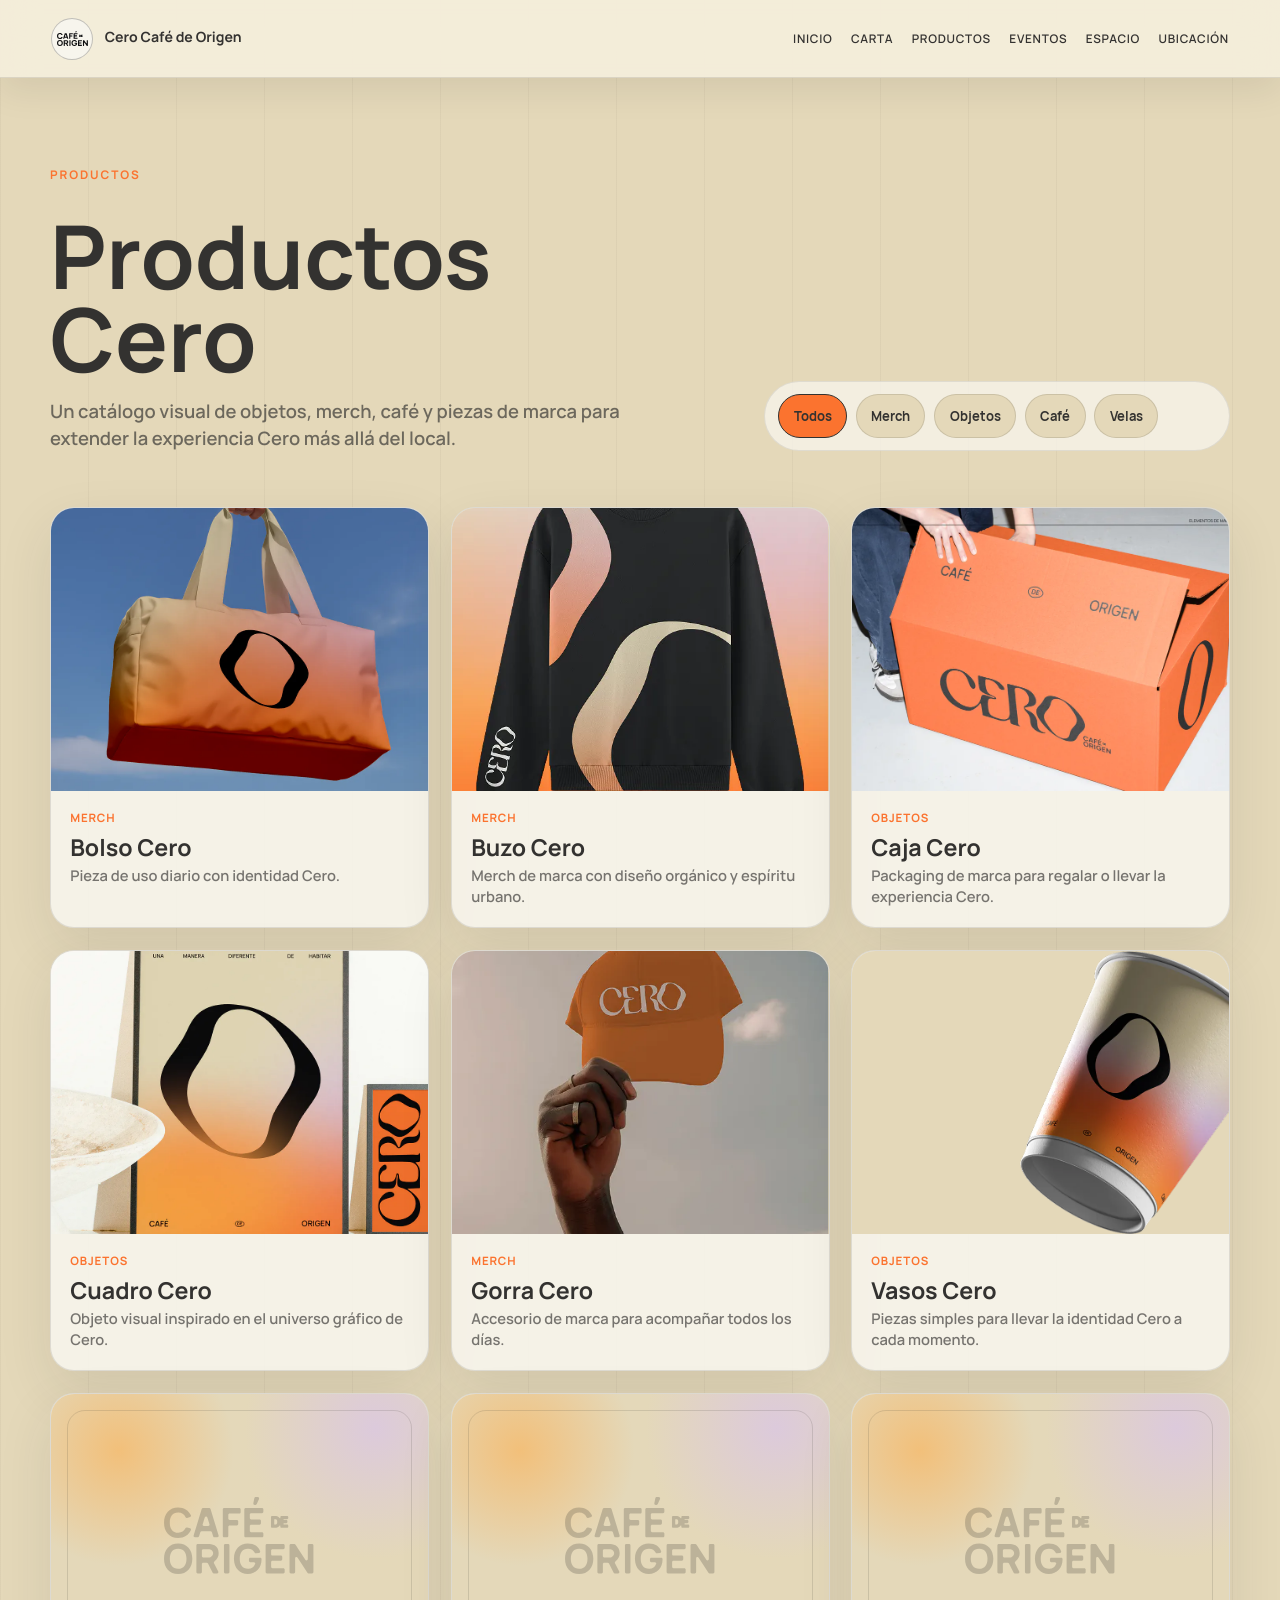
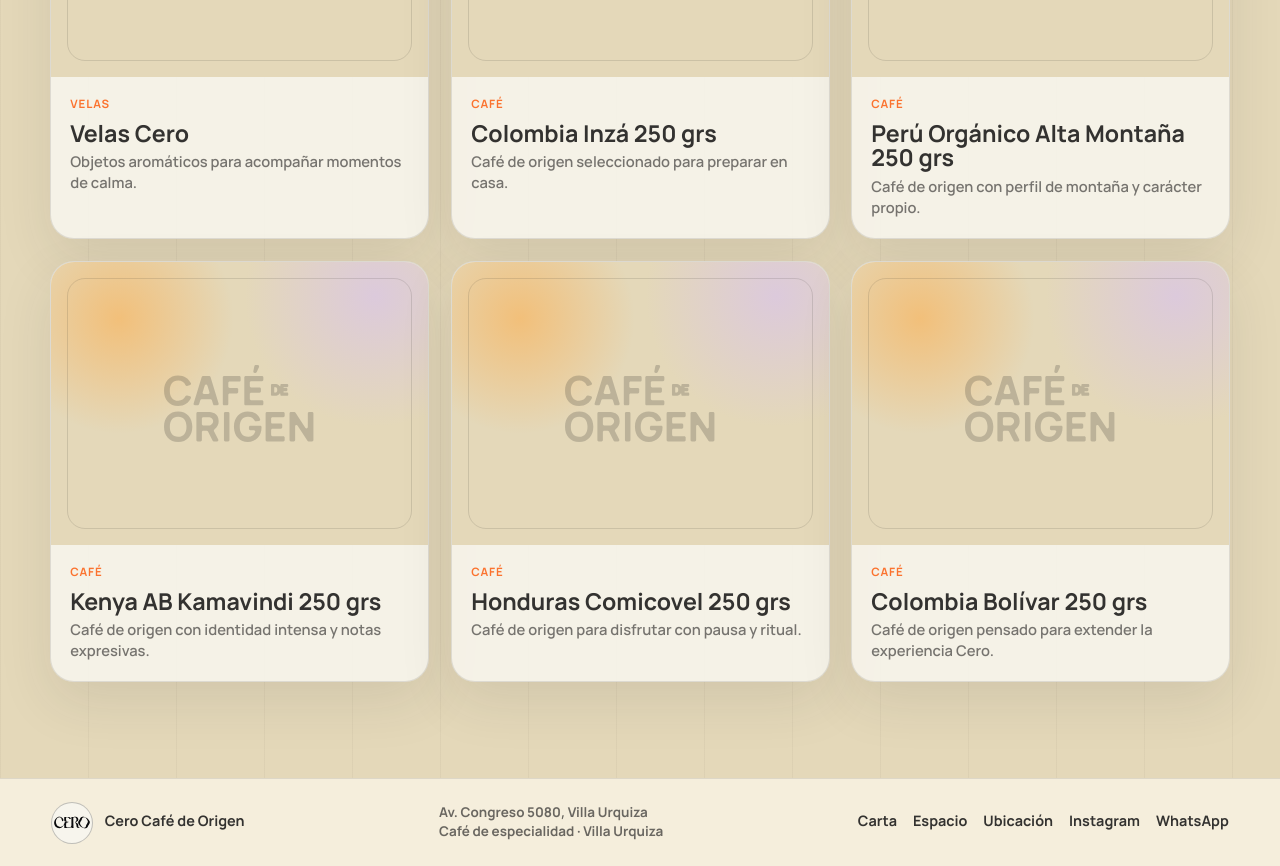
==== productos.html @ 383e38cf "Versión inicial optimizada de Cero Café" ====
<!doctype html>
<html lang="es">
  <head>
    <meta charset="utf-8">
    <meta name="viewport" content="width=device-width, initial-scale=1">
    <meta name="description" content="Catálogo visual de Productos Cero: merch, objetos, café y piezas de marca.">
    <title>Productos Cero | Cero Café de Origen</title>
    <link rel="icon" href="assets/logos/Cero Logotipo negro.svg" type="image/svg+xml">
    <link rel="preload" href="assets/fonts/Hauora-Bold.woff2" as="font" type="font/woff2" crossorigin>
    <link rel="preload" href="assets/fonts/Hauora-SemiBold.woff2" as="font" type="font/woff2" crossorigin>
    <link rel="preload" href="assets/fonts/Hauora-Medium.woff2" as="font" type="font/woff2" crossorigin>
    <link rel="stylesheet" href="css/styles.css">
  </head>
  <body>
    <header class="site-header products-page-header is-scrolled" data-header>
      <a class="brand" href="index.html#inicio" aria-label="Ir al inicio">
        <span class="header-logo-circle"><img src="assets/logos/Sublogo vertical_negro.svg" alt="" data-fallback-image></span>
        <span class="brand-text">Cero Café de Origen</span>
      </a>

      <button class="nav-toggle" type="button" aria-label="Abrir navegación" aria-expanded="false" aria-controls="site-nav" data-nav-toggle>
        <span></span>
        <span></span>
      </button>

      <nav class="site-nav" id="site-nav" aria-label="Navegación principal" data-nav>
        <a href="index.html#inicio">Inicio</a>
        <a href="index.html#menu">Carta</a>
        <a href="index.html#productos">Productos</a>
        <a href="index.html#eventos">Eventos</a>
        <a href="index.html#espacio">Espacio</a>
        <a href="index.html#ubicacion">Ubicación</a>
      </nav>
    </header>

    <main>
      <section class="products-catalog-hero" aria-labelledby="catalog-title">
        <div class="products-catalog-intro">
          <p class="eyebrow">PRODUCTOS</p>
          <h1 id="catalog-title">Productos Cero</h1>
          <p>Un catálogo visual de objetos, merch, café y piezas de marca para extender la experiencia Cero más allá del local.</p>
        </div>

        <div class="products-filter-bar" aria-label="Filtrar productos">
          <button class="products-filter is-active" type="button" data-product-filter="all">Todos</button>
          <button class="products-filter" type="button" data-product-filter="merch">Merch</button>
          <button class="products-filter" type="button" data-product-filter="objetos">Objetos</button>
          <button class="products-filter" type="button" data-product-filter="cafe">Café</button>
          <button class="products-filter" type="button" data-product-filter="velas">Velas</button>
        </div>
      </section>

      <section class="products-catalog-grid" aria-label="Catálogo de Productos Cero">
        <article class="cero-product-card catalog-product-card" data-product-category="merch">
          <figure class="cero-product-media">
            <img src="assets/imagenes/productos/bolso.webp" alt="Bolso Cero" loading="lazy">
          </figure>
          <div class="cero-product-content">
            <p class="cero-product-category">Merch</p>
            <h2>Bolso Cero</h2>
            <p>Pieza de uso diario con identidad Cero.</p>
          </div>
        </article>

        <article class="cero-product-card catalog-product-card" data-product-category="merch">
          <figure class="cero-product-media">
            <img src="assets/imagenes/productos/buzo-cero.webp" alt="Buzo Cero" loading="lazy">
          </figure>
          <div class="cero-product-content">
            <p class="cero-product-category">Merch</p>
            <h2>Buzo Cero</h2>
            <p>Merch de marca con diseño orgánico y espíritu urbano.</p>
          </div>
        </article>

        <article class="cero-product-card catalog-product-card" data-product-category="objetos">
          <figure class="cero-product-media">
            <img src="assets/imagenes/productos/caja-cero.webp" alt="Caja Cero" loading="lazy">
          </figure>
          <div class="cero-product-content">
            <p class="cero-product-category">Objetos</p>
            <h2>Caja Cero</h2>
            <p>Packaging de marca para regalar o llevar la experiencia Cero.</p>
          </div>
        </article>

        <article class="cero-product-card catalog-product-card" data-product-category="objetos">
          <figure class="cero-product-media">
            <img src="assets/imagenes/productos/Cuadro-cero.webp" alt="Cuadro Cero" loading="lazy">
          </figure>
          <div class="cero-product-content">
            <p class="cero-product-category">Objetos</p>
            <h2>Cuadro Cero</h2>
            <p>Objeto visual inspirado en el universo gráfico de Cero.</p>
          </div>
        </article>

        <article class="cero-product-card catalog-product-card" data-product-category="merch">
          <figure class="cero-product-media">
            <img src="assets/imagenes/productos/gorra.webp" alt="Gorra Cero" loading="lazy">
          </figure>
          <div class="cero-product-content">
            <p class="cero-product-category">Merch</p>
            <h2>Gorra Cero</h2>
            <p>Accesorio de marca para acompañar todos los días.</p>
          </div>
        </article>

        <article class="cero-product-card catalog-product-card" data-product-category="objetos">
          <figure class="cero-product-media">
            <img src="assets/imagenes/productos/Vasos.webp" alt="Vasos Cero" loading="lazy">
          </figure>
          <div class="cero-product-content">
            <p class="cero-product-category">Objetos</p>
            <h2>Vasos Cero</h2>
            <p>Piezas simples para llevar la identidad Cero a cada momento.</p>
          </div>
        </article>

        <article class="cero-product-card catalog-product-card" data-product-category="velas">
          <div class="cero-product-placeholder" aria-hidden="true">
            <img src="assets/logos/Sublogo vertical_negro.svg" alt="">
          </div>
          <div class="cero-product-content">
            <p class="cero-product-category">Velas</p>
            <h2>Velas Cero</h2>
            <p>Objetos aromáticos para acompañar momentos de calma.</p>
          </div>
        </article>

        <article class="cero-product-card catalog-product-card" data-product-category="cafe">
          <div class="cero-product-placeholder" aria-hidden="true">
            <img src="assets/logos/Sublogo vertical_negro.svg" alt="">
          </div>
          <div class="cero-product-content">
            <p class="cero-product-category">Café</p>
            <h2>Colombia Inzá 250 grs</h2>
            <p>Café de origen seleccionado para preparar en casa.</p>
          </div>
        </article>

        <article class="cero-product-card catalog-product-card" data-product-category="cafe">
          <div class="cero-product-placeholder" aria-hidden="true">
            <img src="assets/logos/Sublogo vertical_negro.svg" alt="">
          </div>
          <div class="cero-product-content">
            <p class="cero-product-category">Café</p>
            <h2>Perú Orgánico Alta Montaña 250 grs</h2>
            <p>Café de origen con perfil de montaña y carácter propio.</p>
          </div>
        </article>

        <article class="cero-product-card catalog-product-card" data-product-category="cafe">
          <div class="cero-product-placeholder" aria-hidden="true">
            <img src="assets/logos/Sublogo vertical_negro.svg" alt="">
          </div>
          <div class="cero-product-content">
            <p class="cero-product-category">Café</p>
            <h2>Kenya AB Kamavindi 250 grs</h2>
            <p>Café de origen con identidad intensa y notas expresivas.</p>
          </div>
        </article>

        <article class="cero-product-card catalog-product-card" data-product-category="cafe">
          <div class="cero-product-placeholder" aria-hidden="true">
            <img src="assets/logos/Sublogo vertical_negro.svg" alt="">
          </div>
          <div class="cero-product-content">
            <p class="cero-product-category">Café</p>
            <h2>Honduras Comicovel 250 grs</h2>
            <p>Café de origen para disfrutar con pausa y ritual.</p>
          </div>
        </article>

        <article class="cero-product-card catalog-product-card" data-product-category="cafe">
          <div class="cero-product-placeholder" aria-hidden="true">
            <img src="assets/logos/Sublogo vertical_negro.svg" alt="">
          </div>
          <div class="cero-product-content">
            <p class="cero-product-category">Café</p>
            <h2>Colombia Bolívar 250 grs</h2>
            <p>Café de origen pensado para extender la experiencia Cero.</p>
          </div>
        </article>
      </section>
    </main>

    <footer class="site-footer">
      <a class="footer-brand" href="index.html#inicio">
        <span class="brand-mark brand-logo"><img src="assets/logos/Cero Logotipo negro.svg" alt="" data-fallback-image></span>
        <span>Cero Café de Origen</span>
      </a>
      <div class="footer-details">
        <p>Av. Congreso 5080, Villa Urquiza</p>
        <p>Café de especialidad · Villa Urquiza</p>
      </div>
      <nav aria-label="Navegación secundaria">
        <a href="index.html#menu">Carta</a>
        <a href="index.html#espacio">Espacio</a>
        <a href="index.html#ubicacion">Ubicación</a>
        <a href="https://www.instagram.com/cerocafedeorigen/" target="_blank" rel="noopener noreferrer">Instagram</a>
        <a href="https://wa.me/5491158173351" target="_blank" rel="noopener noreferrer" data-whatsapp-link>WhatsApp</a>
      </nav>
    </footer>

    <script src="data/contenido.js" defer></script>
    <script src="js/main.js" defer></script>
  </body>
</html>
---- css/styles.css ----
@font-face {
  font-family: "Hauora";
  src: url("../assets/fonts/Hauora-Regular.woff2") format("woff2");
  font-weight: 400;
  font-style: normal;
  font-display: swap;
}

@font-face {
  font-family: "Hauora";
  src: url("../assets/fonts/Hauora-Medium.woff2") format("woff2");
  font-weight: 500;
  font-style: normal;
  font-display: swap;
}

@font-face {
  font-family: "Hauora";
  src: url("../assets/fonts/Hauora-SemiBold.woff2") format("woff2");
  font-weight: 600;
  font-style: normal;
  font-display: swap;
}

@font-face {
  font-family: "Hauora";
  src: url("../assets/fonts/Hauora-Bold.woff2") format("woff2");
  font-weight: 700;
  font-style: normal;
  font-display: swap;
}

:root {
  --color-concreto: #E4D8B9;
  --color-naranja-fuerte: #FB732F;
  --color-naranja-suave: #FFA940;
  --color-lila-atardecer: #D7C1F1;
  --color-negro-cero: #333230;
  --color-blanco-cero: #F7F5ED;
  --color-crema: var(--color-concreto);
  --color-naranja: var(--color-naranja-fuerte);
  --color-lila: var(--color-lila-atardecer);
  --color-negro: var(--color-negro-cero);
  --color-cafe-oscuro: #3A1718;
  --color-paper: #F5EEDC;
  --color-paper-soft: #EEE3C8;
  --color-white-warm: var(--color-blanco-cero);
  --shadow-soft: 0 24px 80px rgba(17, 17, 17, 0.14);
  --shadow-card: 0 18px 42px rgba(17, 17, 17, 0.12);
  --page-padding: clamp(1rem, 4vw, 4.5rem);
  --content-width: 1180px;
  --radius-md: 18px;
  --radius-lg: 30px;
  --radius-xl: 42px;
  --header-height: 78px;
}

* {
  box-sizing: border-box;
}

html {
  scroll-behavior: smooth;
}

body {
  margin: 0;
  overflow-x: hidden;
  color: var(--color-negro);
  background:
    linear-gradient(90deg, rgba(17, 17, 17, 0.035) 1px, transparent 1px),
    var(--color-crema);
  background-size: 88px 88px;
  font-family: "Hauora", ui-sans-serif, system-ui, -apple-system, BlinkMacSystemFont, "Segoe UI", sans-serif;
  line-height: 1.55;
  text-rendering: geometricPrecision;
}

body.nav-open,
body.lightbox-open {
  overflow: hidden;
}

img {
  display: block;
  width: 100%;
  height: 100%;
  object-fit: cover;
}

a {
  color: inherit;
  text-decoration: none;
}

button,
a {
  -webkit-tap-highlight-color: transparent;
}

:focus-visible {
  outline: 3px solid var(--color-lila);
  outline-offset: 4px;
}

[hidden] {
  display: none !important;
}

.section-anchor {
  position: absolute;
  top: calc(var(--header-height) * -1);
  left: 0;
}

h1,
h2,
h3,
p,
figure {
  margin-top: 0;
}

p,
figure {
  margin-bottom: 0;
}

h1,
h2,
h3 {
  letter-spacing: 0;
}

.section-label {
  font-size: 0.78rem;
  text-transform: uppercase;
  letter-spacing: 0.04em;
  font-weight: 600;
}

.section-title {
  font-size: clamp(2.4rem, 6vw, 6rem);
  line-height: 0.95;
  text-transform: uppercase;
  font-weight: 400;
}

.section-description {
  font-size: clamp(1rem, 1.4vw, 1.2rem);
  line-height: 1.45;
  font-weight: 400;
}

.cero-container {
  width: min(100% - 2rem, 1200px);
  margin-inline: auto;
}

.bg-cero-dark {
  background: var(--color-negro-cero);
  color: var(--color-blanco-cero);
}

.bg-cero-concreto {
  background: var(--color-concreto);
  color: var(--color-negro-cero);
}

.bg-cero-light {
  background: var(--color-blanco-cero);
  color: var(--color-negro-cero);
}

.bg-cero-gradient {
  background:
    radial-gradient(circle at 15% 85%, rgba(255, 169, 64, 0.75) 0%, transparent 35%),
    radial-gradient(circle at 85% 25%, rgba(215, 193, 241, 0.7) 0%, transparent 32%),
    var(--color-concreto);
  color: var(--color-negro-cero);
}

.cero-eyebrow {
  font-size: 0.75rem;
  text-transform: uppercase;
  letter-spacing: 0.06em;
  font-weight: 600;
}

.cero-divider {
  width: 100%;
  height: 1px;
  background: currentColor;
  opacity: 0.18;
}

.site-header {
  position: fixed;
  z-index: 30;
  top: 0;
  left: 0;
  width: 100%;
  min-height: var(--header-height);
  display: flex;
  align-items: center;
  justify-content: space-between;
  gap: 1rem;
  padding: 0.9rem var(--page-padding);
  color: var(--color-white-warm);
  transition: background 220ms ease, color 220ms ease, border-color 220ms ease, box-shadow 220ms ease;
}

.site-header.is-scrolled,
.nav-open .site-header {
  color: var(--color-negro);
  background: rgba(245, 238, 220, 0.93);
  border-bottom: 1px solid rgba(17, 17, 17, 0.11);
  box-shadow: 0 12px 36px rgba(17, 17, 17, 0.08);
  backdrop-filter: blur(18px);
}

.brand,
.footer-brand {
  display: inline-flex;
  align-items: center;
  gap: 0.72rem;
  font-weight: 850;
}

.brand-mark {
  display: grid;
  place-items: center;
  width: 42px;
  height: 42px;
  color: var(--color-negro);
  background: var(--color-naranja);
  border: 1px solid rgba(17, 17, 17, 0.24);
  border-radius: 50%;
  font-weight: 900;
  line-height: 1;
}

.brand-logo {
  overflow: hidden;
  background: var(--color-white-warm);
}

.header-logo-circle {
  display: flex;
  align-items: center;
  justify-content: center;
  flex-shrink: 0;
  width: 42px;
  height: 42px;
  overflow: hidden;
  background: var(--color-blanco-cero);
  border: 1px solid rgba(17, 17, 17, 0.24);
  border-radius: 50%;
}

.header-logo-circle img {
  display: block;
  width: 78%;
  height: 78%;
  object-fit: contain;
  object-position: center;
}

.brand-logo img {
  width: 100%;
  height: 100%;
  object-fit: contain;
  object-position: center;
}

.brand-logo img.is-missing {
  opacity: 0;
}

.brand-text {
  max-width: 9.6rem;
  font-size: 0.88rem;
  line-height: 1.05;
}

.nav-toggle {
  position: relative;
  z-index: 34;
  display: inline-grid;
  place-items: center;
  gap: 0.3rem;
  width: 46px;
  height: 46px;
  padding: 0;
  color: inherit;
  background: rgba(255, 249, 237, 0.18);
  border: 1px solid currentColor;
  border-radius: 50%;
  cursor: pointer;
}

.site-header.is-scrolled .nav-toggle,
.nav-open .nav-toggle {
  background: var(--color-naranja);
  border-color: var(--color-negro);
}

.nav-toggle span {
  display: block;
  width: 18px;
  height: 2px;
  background: currentColor;
  transition: transform 180ms ease;
}

.nav-open .nav-toggle span:first-child {
  transform: translateY(4px) rotate(45deg);
}

.nav-open .nav-toggle span:last-child {
  transform: translateY(-4px) rotate(-45deg);
}

.site-nav {
  position: absolute;
  top: calc(100% + 0.65rem);
  left: var(--page-padding);
  right: var(--page-padding);
  z-index: 33;
  display: flex;
  flex-direction: column;
  gap: 0.45rem;
  padding: 1rem;
  color: var(--color-negro);
  background: rgba(255, 249, 237, 0.98);
  border: 1px solid rgba(17, 17, 17, 0.12);
  border-radius: 24px;
  box-shadow: 0 18px 40px rgba(17, 17, 17, 0.18);
  opacity: 0;
  visibility: hidden;
  transform: translateY(-8px);
  transition: opacity 180ms ease, visibility 180ms ease, transform 180ms ease;
}

.nav-open .site-nav {
  opacity: 1;
  visibility: visible;
  transform: translateY(0);
}

.site-nav a {
  width: fit-content;
  padding: 0.62rem 0;
  color: var(--color-negro-cero);
  font-family: "Hauora", ui-sans-serif, system-ui, sans-serif;
  font-size: 1rem;
  font-weight: 600;
  line-height: 1.2;
  transition: color 180ms ease, opacity 180ms ease;
}

.site-nav a:hover {
  color: var(--color-naranja-fuerte);
}

body:not(.nav-open) .site-header:not(.is-scrolled) .site-nav a {
  color: var(--color-naranja-fuerte);
  font-weight: 700;
  text-shadow: 0 2px 8px rgba(0, 0, 0, 0.45);
}

body:not(.nav-open) .site-header:not(.is-scrolled) .site-nav a:hover {
  color: var(--color-naranja-suave);
}

.site-header.is-scrolled .site-nav a,
.nav-open .site-header .site-nav a {
  color: var(--color-negro-cero);
  text-shadow: none;
}

.site-header.is-scrolled .site-nav a:hover,
.nav-open .site-header .site-nav a:hover {
  color: var(--color-naranja-fuerte);
}

.nav-cta,
.btn-consultar {
  padding: 0.7rem 1rem;
  color: var(--color-negro);
  background: var(--color-naranja);
  border: 1px solid var(--color-negro);
  border-radius: 999px;
}

.hero {
  position: relative;
  min-height: 100svh;
  display: grid;
  align-items: end;
  overflow: hidden;
  color: var(--color-white-warm);
  background:
    radial-gradient(circle at 18% 30%, rgba(251, 115, 47, 0.72), transparent 34%),
    radial-gradient(circle at 78% 72%, rgba(215, 193, 241, 0.42), transparent 36%),
    linear-gradient(135deg, #5B351F 0%, #9E6641 48%, #2B211C 100%);
}

.hero-media,
.hero-media::after {
  position: absolute;
  inset: 0;
}

.hero-media::after {
  content: "";
  background:
    linear-gradient(90deg, rgba(17, 17, 17, 0.76) 0%, rgba(17, 17, 17, 0.56) 38%, rgba(17, 17, 17, 0.18) 100%),
    linear-gradient(0deg, rgba(17, 17, 17, 0.58), rgba(17, 17, 17, 0.12) 48%, rgba(17, 17, 17, 0.34));
}

.hero.is-fallback {
  color: var(--color-white-warm);
}

.hero.is-fallback .hero-media::after {
  background:
    linear-gradient(90deg, rgba(17, 17, 17, 0.7), rgba(17, 17, 17, 0.46) 48%, rgba(17, 17, 17, 0.18)),
    linear-gradient(0deg, rgba(17, 17, 17, 0.42), rgba(17, 17, 17, 0.08));
}

.hero-media img {
  opacity: 0.92;
}

.hero-media img.is-missing {
  opacity: 0;
}

.hero-inner {
  position: relative;
  z-index: 1;
  width: min(100%, 1440px);
  min-height: 100svh;
  display: flex;
  align-items: center;
  margin: 0 auto;
  padding: calc(var(--header-height) + 2.5rem) clamp(1rem, 3vw, 2.75rem) clamp(2.5rem, 7vw, 5.5rem);
}

.hero-content {
  max-width: 850px;
}

.eyebrow {
  margin-bottom: 0.9rem;
  color: var(--color-naranja-suave);
  font-size: 0.74rem;
  font-weight: 900;
  letter-spacing: 0.16em;
  text-transform: uppercase;
}

h1 {
  max-width: 11.6em;
  margin-bottom: 1.2rem;
  font-size: clamp(3.2rem, 7.2vw, 6.9rem);
  font-weight: 800;
  line-height: 0.9;
}

h1 span,
h2 span,
.serif {
  font-family: "Hauora", ui-sans-serif, system-ui, sans-serif;
  font-style: italic;
  font-weight: 600;
}

.hero-title-line {
  display: block;
  font-family: "Hauora", ui-sans-serif, system-ui, sans-serif;
  font-style: normal;
  font-weight: 800;
}

.hero-title-mixed {
  white-space: nowrap;
}

.hero-title-mixed span {
  color: var(--color-naranja-suave);
  color: color-mix(in srgb, var(--color-naranja-suave) 62%, var(--color-crema));
  font-family: "Hauora", ui-sans-serif, system-ui, sans-serif;
  font-style: italic;
  font-weight: 600;
}

h2 {
  max-width: 10.8ch;
  margin-bottom: 1rem;
  font-size: clamp(2.25rem, 7vw, 5rem);
  font-weight: 800;
  line-height: 0.96;
}

h3 {
  margin-bottom: 0.5rem;
  font-size: clamp(1.16rem, 3.4vw, 1.65rem);
  font-weight: 800;
  line-height: 1.08;
}

.hero-copy {
  max-width: 44rem;
  margin-bottom: 1.65rem;
  color: rgba(255, 249, 237, 0.92);
  font-size: clamp(1rem, 3.1vw, 1.35rem);
  font-weight: 600;
}

.hero.is-fallback .hero-copy {
  color: rgba(255, 249, 237, 0.88);
}

.hero-actions {
  display: flex;
  flex-wrap: wrap;
  align-items: center;
  gap: 0.8rem;
}

.btn {
  display: inline-flex;
  align-items: center;
  justify-content: center;
  min-height: 50px;
  padding: 0.9rem 1.2rem;
  border: 1px solid var(--color-negro);
  border-radius: 999px;
  font-size: 0.9rem;
  font-weight: 900;
  line-height: 1;
  transition: transform 180ms ease, box-shadow 180ms ease, background 180ms ease, color 180ms ease;
}

.btn:hover {
  transform: translateY(-2px);
  box-shadow: 0 12px 26px rgba(17, 17, 17, 0.16);
}

.btn-primary {
  color: var(--color-negro);
  background: var(--color-naranja);
}

.btn-ghost {
  color: var(--color-white-warm);
  background: rgba(255, 249, 237, 0.12);
  border-color: rgba(255, 249, 237, 0.78);
  backdrop-filter: blur(12px);
}

.btn-outline-dark {
  color: var(--color-negro);
  background: rgba(255, 249, 237, 0.38);
  border-color: rgba(17, 17, 17, 0.22);
}

.hero.is-fallback .btn-ghost {
  color: var(--color-white-warm);
  background: rgba(255, 249, 237, 0.12);
  border-color: rgba(255, 249, 237, 0.78);
}

.hero-rating {
  display: inline-flex;
  align-items: center;
  gap: 0.45rem;
  margin-top: 1.1rem;
  padding: 0.55rem 0.8rem;
  color: rgba(255, 249, 237, 0.92);
  background: rgba(17, 17, 17, 0.22);
  border: 1px solid rgba(255, 249, 237, 0.2);
  border-radius: 999px;
  font-size: 0.9rem;
  font-weight: 800;
  backdrop-filter: blur(12px);
}

.hero-rating span {
  color: var(--color-naranja-suave);
  letter-spacing: 0.06em;
}

.section {
  width: min(100%, var(--content-width));
  margin: 0 auto;
  padding: clamp(4.5rem, 11vw, 8.5rem) var(--page-padding);
}

.text-link {
  display: inline-flex;
  width: fit-content;
  align-items: center;
  gap: 0.45rem;
  color: var(--color-negro);
  font-size: 0.9rem;
  font-weight: 900;
}

.text-link::after {
  content: "";
  width: 2.25rem;
  height: 2px;
  background: var(--color-naranja);
  transition: width 180ms ease;
}

.text-link:hover::after {
  width: 3.2rem;
}

.section-heading {
  display: grid;
  gap: 1rem;
  margin-bottom: clamp(1.8rem, 5vw, 3.4rem);
}

.section-heading .eyebrow,
.location-info-card .eyebrow {
  color: var(--color-naranja);
}

.section-note {
  max-width: 28rem;
  color: rgba(17, 17, 17, 0.66);
  font-size: 0.94rem;
  font-weight: 700;
}

.visual-card-grid {
  display: grid;
  gap: 1rem;
}

.sabores {
  min-height: 100vh;
  padding: 96px 0 110px;
  overflow: hidden;
  color: var(--color-white-warm);
  background: linear-gradient(180deg, var(--color-cafe-oscuro) 0%, #2A1112 100%);
}

.sabores-container {
  width: min(100% - 48px, 1400px);
  margin-left: clamp(24px, 12vw, 260px);
  margin-right: 0;
}

.sabores-kicker {
  margin: 0 0 0.75rem;
  color: var(--color-naranja);
  font-size: 0.76rem;
  font-weight: 900;
  letter-spacing: 0.18em;
}

.sabores-title {
  max-width: none;
  margin: 0 0 clamp(2.5rem, 5vw, 4rem);
  color: var(--color-white-warm);
  font-size: clamp(3rem, 6vw, 6rem);
  font-weight: 800;
  line-height: 0.95;
}

.sabores-title span {
  color: var(--color-naranja-suave);
  color: color-mix(in srgb, var(--color-naranja-suave) 62%, var(--color-crema));
  font-family: "Hauora", ui-sans-serif, system-ui, sans-serif;
  font-style: italic;
  font-weight: 600;
}

.sabores-track {
  display: flex;
  gap: 24px;
  width: calc(100vw - clamp(24px, 12vw, 260px));
  padding: 0 32px 12px 0;
  overflow-x: auto;
  scroll-snap-type: x mandatory;
  scrollbar-width: thin;
  scrollbar-color: rgba(255, 249, 237, 0.28) transparent;
}

.sabores-card {
  position: relative;
  flex: 0 0 clamp(280px, 21vw, 340px);
  height: clamp(480px, 58vh, 620px);
  overflow: hidden;
  background:
    radial-gradient(circle at 32% 18%, rgba(255, 169, 64, 0.36), transparent 34%),
    linear-gradient(145deg, #5A2B20 0%, #2A1112 100%);
  border-radius: 28px;
  scroll-snap-align: start;
  box-shadow: 0 22px 70px rgba(17, 17, 17, 0.28);
}

.sabores-card video {
  display: block;
  width: 100%;
  height: 100%;
  object-fit: cover;
}

.sabores-card video.is-missing {
  opacity: 0;
}

.sabores-card::after {
  content: "";
  position: absolute;
  inset: 0;
  background: linear-gradient(to top, rgba(0, 0, 0, 0.65), rgba(0, 0, 0, 0.05));
  pointer-events: none;
}

.sabores-card-content {
  position: absolute;
  z-index: 1;
  inset: auto 1rem 1rem;
  display: grid;
  grid-template-columns: minmax(0, 1fr) auto;
  gap: 0.7rem 1rem;
  align-items: end;
  color: var(--color-white-warm);
}

.sabores-card-content p {
  grid-column: 1 / -1;
  width: fit-content;
  padding: 0.38rem 0.58rem;
  color: var(--color-negro);
  background: var(--color-naranja-suave);
  border-radius: 999px;
  font-size: 0.68rem;
  font-weight: 900;
  line-height: 1;
}

.sabores-card-content h3 {
  margin: 0;
  font-size: clamp(1.05rem, 1.25vw, 1.28rem);
  font-weight: 900;
  line-height: 1.08;
  text-shadow: 0 2px 16px rgba(0, 0, 0, 0.42);
}

.sabores-card-content a {
  display: inline-flex;
  align-items: center;
  gap: 0.35rem;
  min-height: 38px;
  padding: 0.55rem 0.78rem;
  color: var(--color-white-warm);
  background: rgba(255, 249, 237, 0.2);
  border: 1px solid rgba(255, 249, 237, 0.16);
  border-radius: 999px;
  font-size: 0.8rem;
  font-weight: 900;
  white-space: nowrap;
  backdrop-filter: blur(12px);
}

.sabores-card-content a::after {
  content: "→";
}

.flavors-section {
  position: relative;
  width: 100%;
  max-width: none;
  margin: 0;
  min-height: clamp(760px, 92svh, 980px);
  padding-top: clamp(5.5rem, 10vw, 8rem);
  padding-left: var(--page-padding);
  padding-right: 0;
  padding-bottom: clamp(5.5rem, 10vw, 8rem);
  overflow: hidden;
  color: var(--color-white-warm);
  background:
    radial-gradient(circle at 16% 12%, rgba(255, 249, 237, 0.08), transparent 18rem),
    linear-gradient(180deg, #4B2A1F 0%, #351B17 54%, #2B1714 100%);
}

.flavors-section::before {
  content: "";
  position: absolute;
  top: -11rem;
  left: -6rem;
  width: 34rem;
  height: 34rem;
  border: 1px solid rgba(255, 249, 237, 0.08);
  border-radius: 50%;
  box-shadow:
    0 0 0 4rem rgba(255, 249, 237, 0.035),
    0 0 0 8rem rgba(255, 249, 237, 0.025),
    0 0 0 12rem rgba(255, 249, 237, 0.018);
  pointer-events: none;
}

.flavors-section .section-heading {
  position: relative;
  z-index: 1;
  display: block;
  width: min(100%, 1320px);
  margin-left: auto;
  margin-right: auto;
  margin-bottom: clamp(2.8rem, 6vw, 4.75rem);
  padding-left: var(--page-padding);
  padding-right: var(--page-padding);
}

.flavors-section .section-heading h2 {
  max-width: none;
  margin-bottom: 0;
  color: var(--color-white-warm);
  font-size: clamp(3.5rem, 8.4vw, 7.4rem);
  line-height: 0.88;
}

.flavors-section .section-heading h2 span {
  color: var(--color-naranja-suave);
  color: color-mix(in srgb, var(--color-naranja-suave) 58%, var(--color-crema));
}

.flavors-section .visual-card-grid {
  position: relative;
  z-index: 1;
  display: flex;
  gap: clamp(0.9rem, 1.55vw, 1.45rem);
  width: min(100%, 1320px);
  margin-left: auto;
  margin-right: auto;
  padding: 0 var(--page-padding);
  overflow-x: auto;
  scroll-snap-type: x mandatory;
  scroll-padding-left: var(--page-padding);
  scrollbar-width: thin;
  scrollbar-color: rgba(255, 249, 237, 0.35) transparent;
}

.visual-card {
  position: relative;
  overflow: hidden;
  background:
    radial-gradient(circle at 26% 20%, rgba(255, 169, 64, 0.95), transparent 30%),
    linear-gradient(135deg, #F4E5BE 0%, #F8C167 52%, #D7C1F1 100%);
  border: 1px solid rgba(17, 17, 17, 0.12);
  border-radius: var(--radius-xl);
  box-shadow: var(--shadow-card);
}

.visual-card {
  flex: 0 0 clamp(300px, 24vw, 390px);
  min-height: clamp(520px, 40vw, 660px);
  display: grid;
  align-items: end;
  isolation: isolate;
  scroll-snap-align: start;
  border-color: rgba(255, 249, 237, 0.14);
  border-radius: 28px;
  box-shadow: 0 24px 70px rgba(17, 17, 17, 0.32);
}

.visual-card::after {
  content: "";
  position: absolute;
  inset: 0;
  background:
    linear-gradient(0deg, rgba(17, 17, 17, 0.72), rgba(17, 17, 17, 0.12) 42%, rgba(17, 17, 17, 0.02)),
    linear-gradient(90deg, rgba(17, 17, 17, 0.16), transparent);
  pointer-events: none;
}

.visual-card img,
.visual-card video {
  position: absolute;
  inset: 0;
  width: 100%;
  height: 100%;
  object-fit: cover;
  transition: opacity 160ms ease, transform 420ms ease;
}

.visual-card:hover img,
.visual-card:hover video {
  transform: scale(1.04);
}

.visual-card img.is-missing,
.visual-card video.is-missing {
  opacity: 0;
}

.visual-card-content {
  position: relative;
  z-index: 1;
  min-height: 100%;
  display: flex;
  align-items: flex-end;
  padding: clamp(1rem, 2vw, 1.2rem);
  color: var(--color-white-warm);
}

.visual-card-content span {
  display: none;
}

.visual-card-content h3 {
  max-width: calc(100% - 8.5rem);
  margin: 0;
  font-size: clamp(1rem, 1.1vw, 1.18rem);
  line-height: 1.08;
  font-weight: 900;
  text-shadow: 0 2px 12px rgba(17, 17, 17, 0.44);
}

.visual-card-content a {
  position: absolute;
  right: clamp(1.1rem, 2vw, 1.55rem);
  bottom: clamp(1.1rem, 2vw, 1.55rem);
  display: inline-flex;
  align-items: center;
  gap: 0.35rem;
  min-height: 44px;
  padding: 0.68rem 0.94rem;
  color: var(--color-white-warm);
  background: rgba(255, 249, 237, 0.22);
  border: 1px solid rgba(255, 249, 237, 0.16);
  border-radius: 999px;
  font-size: 0.88rem;
  font-weight: 900;
  backdrop-filter: blur(12px);
}

.visual-card-content a::after {
  content: "→";
}

.menu-section {
  width: 100%;
  max-width: none;
  scroll-margin-top: calc(var(--header-height) + 1rem);
  background: var(--color-paper);
}

.menu-section > * {
  width: min(100%, var(--content-width));
  margin-left: auto;
  margin-right: auto;
}

.menu-shell {
  padding: 0;
}

.menu-layout {
  display: grid;
  grid-template-areas:
    "heading"
    "card"
    "menu";
  gap: clamp(1.4rem, 3vw, 2rem);
}

.section-heading.menu-heading {
  grid-area: heading;
  grid-template-columns: minmax(0, 1fr);
  align-items: start;
  gap: 1rem;
  margin-bottom: 0;
}

.menu-shell {
  grid-area: menu;
}

.menu-hero-copy {
  min-width: 0;
}

.menu-heading .section-note:empty {
  display: none;
}

.menu-tabs {
  display: flex;
  align-items: center;
  justify-content: flex-start;
  gap: 0.5rem;
  flex-wrap: nowrap;
  width: fit-content;
  min-height: calc(44px + 2rem + 2px);
  max-width: min(100%, 790px);
  box-sizing: border-box;
  margin: 0.5rem 0 0;
  padding: 1rem 1.15rem;
  overflow-x: auto;
  background: rgba(255, 249, 237, 0.72);
  border: 1px solid rgba(17, 17, 17, 0.1);
  border-radius: 999px;
  box-shadow: var(--shadow-card);
  scrollbar-width: none;
  -webkit-overflow-scrolling: touch;
}

.menu-tabs::-webkit-scrollbar {
  display: none;
}

.menu-tab {
  flex: 0 0 auto;
  min-height: 44px;
  padding: 0.72rem 0.85rem;
  color: var(--color-negro);
  background: var(--color-crema);
  border: 1px solid rgba(17, 17, 17, 0.16);
  border-radius: 999px;
  font: inherit;
  font-size: 0.82rem;
  font-weight: 900;
  cursor: pointer;
  white-space: nowrap;
}

.menu-tab[aria-selected="true"] {
  background: var(--color-naranja);
  border-color: var(--color-negro);
}

.menu-featured-card {
  position: relative;
  grid-area: card;
  overflow: hidden;
  justify-self: end;
  width: 100%;
  max-width: 420px;
  min-height: 420px;
  padding: clamp(1.1rem, 2vw, 1.35rem);
  background:
    radial-gradient(circle at 95% 5%, rgba(215, 193, 241, 0.55) 0%, transparent 28%),
    radial-gradient(circle at 10% 25%, rgba(255, 169, 64, 0.35) 0%, transparent 32%),
    var(--color-blanco-cero);
  border: 1px solid rgba(51, 50, 48, 0.12);
  border-radius: 28px;
  box-shadow: 0 24px 60px rgba(51, 50, 48, 0.12);
  color: var(--color-negro-cero);
}

.menu-featured-card::before {
  content: "";
  position: absolute;
  top: 1rem;
  right: 1rem;
  width: 0.78rem;
  height: 0.78rem;
  background: var(--color-naranja-fuerte);
  border-radius: 50%;
}

.menu-featured-copy {
  position: relative;
  z-index: 2;
  display: grid;
  gap: 0.25rem;
  margin-bottom: 1rem;
}

.menu-featured-copy .cero-eyebrow {
  color: var(--color-naranja-fuerte);
}

.menu-featured-copy h3 {
  margin: 0;
  font-size: clamp(1.65rem, 3vw, 2.4rem);
  font-weight: 700;
  line-height: 0.98;
}

.menu-featured-slider {
  position: relative;
  min-height: 300px;
  isolation: isolate;
}

.menu-featured-slide {
  position: absolute;
  inset: 0;
  display: grid;
  grid-template-rows: minmax(0, 1fr) auto;
  gap: 0.85rem;
  opacity: 0;
  transform: translateY(10px);
  transition: opacity 520ms ease, transform 520ms ease;
  pointer-events: none;
}

.menu-featured-slide.is-active {
  opacity: 1;
  transform: translateY(0);
  pointer-events: auto;
}

.menu-featured-slide img {
  width: 100%;
  height: auto;
  aspect-ratio: 4 / 3;
  object-fit: cover;
  object-position: center;
  padding: 0;
  overflow: hidden;
  background: var(--color-concreto);
  border: 1px solid rgba(51, 50, 48, 0.12);
  border-radius: 24px;
  transition: transform 650ms ease, filter 650ms ease;
}

.menu-featured-slide.is-active:hover img {
  transform: scale(1.025);
}

.menu-featured-slide p {
  display: inline-flex;
  width: fit-content;
  margin: 0;
  padding: 0.45rem 0.8rem;
  color: var(--color-negro-cero);
  background: var(--color-concreto);
  border: 1px solid rgba(51, 50, 48, 0.16);
  border-radius: 999px;
  font-size: 0.9rem;
  font-weight: 600;
  line-height: 1;
}

.menu-featured-dots {
  position: absolute;
  right: 1.2rem;
  bottom: 1.2rem;
  z-index: 3;
  display: flex;
  gap: 0.4rem;
}

.menu-featured-dot {
  width: 0.42rem;
  height: 0.42rem;
  background: currentColor;
  border-radius: 999px;
  opacity: 0.24;
  transition: width 220ms ease, opacity 220ms ease;
}

.menu-featured-dot.is-active {
  width: 1.15rem;
  opacity: 0.72;
}

@media (max-width: 768px) {
  .menu-tabs {
    justify-content: flex-start;
    flex-wrap: nowrap;
    width: 100%;
    min-height: calc(44px + 1.8rem + 2px);
    max-width: 100%;
    margin: 0.5rem 0 0;
    padding: 0.9rem;
    overflow-x: auto;
    scroll-snap-type: x proximity;
    -webkit-overflow-scrolling: touch;
    scrollbar-width: none;
  }

  .menu-tabs::-webkit-scrollbar {
    display: none;
  }

  .menu-tab {
    scroll-snap-align: start;
    white-space: nowrap;
  }

  .menu-featured-card {
    justify-self: stretch;
    max-width: none;
    width: 100%;
    min-height: 390px;
  }
}

.menu-panel {
  display: grid;
  gap: clamp(1rem, 2vw, 1.35rem);
}

.menu-panel:empty {
  display: none;
}

.menu-subcategory {
  min-width: 0;
  padding: 0;
  background: transparent;
  border: 0;
  border-radius: 0;
}

.menu-subcategory-heading {
  display: grid;
  gap: 0.35rem;
  margin-bottom: 0.95rem;
  padding-bottom: 0.75rem;
  border-bottom: 1px solid rgba(17, 17, 17, 0.12);
}

.menu-subcategory-heading h3 {
  margin: 0;
  font-size: clamp(1.05rem, 2vw, 1.35rem);
}

.menu-subcategory-heading p {
  margin: 0;
  color: rgba(17, 17, 17, 0.62);
  font-size: 0.88rem;
  font-weight: 700;
}

.menu-card-grid {
  display: grid;
  grid-template-columns: 1fr;
  gap: clamp(0.85rem, 2vw, 1rem);
}

.menu-product-card {
  min-width: 0;
  overflow: hidden;
  background: var(--color-blanco-cero);
  border: 1px solid rgba(51, 50, 48, 0.1);
  border-radius: 14px;
  box-shadow: 0 12px 32px rgba(51, 50, 48, 0.08);
  transition: transform 300ms ease, box-shadow 300ms ease;
}

.menu-product-card:hover {
  transform: translateY(-4px);
  box-shadow: 0 22px 50px rgba(51, 50, 48, 0.12);
}

.menu-product-media {
  margin: 0;
  overflow: hidden;
  background: var(--color-concreto);
  aspect-ratio: 3.7 / 1;
}

.menu-product-image-button {
  display: block;
  width: 100%;
  height: 100%;
  padding: 0;
  background: transparent;
  border: 0;
  cursor: zoom-in;
}

.menu-product-image-button:focus-visible {
  outline: 3px solid var(--color-naranja-fuerte);
  outline-offset: -5px;
}

.menu-product-media img {
  width: 100%;
  height: 100%;
  object-fit: cover;
  object-position: center;
  transition: transform 650ms ease, filter 650ms ease;
}

.menu-product-card:hover .menu-product-media img {
  transform: scale(1.025);
}

.menu-product-body {
  display: grid;
  gap: 0.4rem;
  padding: 0.72rem 0.78rem 0.86rem;
}

.menu-product-header {
  display: grid;
  grid-template-columns: minmax(0, 1fr) auto;
  gap: 0.75rem;
  align-items: baseline;
}

.menu-product-header h4 {
  margin: 0;
  font-size: clamp(0.98rem, 1.35vw, 1.08rem);
  line-height: 1.08;
  font-weight: 800;
}

.menu-product-description {
  max-width: 34rem;
  margin: 0;
  color: rgba(17, 17, 17, 0.62);
  font-size: 0.8rem;
  font-weight: 600;
  line-height: 1.32;
}

.menu-price {
  flex: 0 0 auto;
  color: var(--color-naranja);
  font-size: 0.98rem;
  font-weight: 900;
  white-space: nowrap;
}

.menu-product-badge {
  width: fit-content;
  padding: 0.38rem 0.58rem;
  color: var(--color-negro-cero);
  background: rgba(215, 193, 241, 0.48);
  border: 1px solid rgba(51, 50, 48, 0.12);
  border-radius: 999px;
  font-size: 0.74rem;
  font-weight: 700;
}

.menu-image-lightbox {
  position: fixed;
  inset: 0;
  z-index: 90;
  display: grid;
  place-items: center;
  padding: clamp(1rem, 4vw, 2rem);
}

.menu-lightbox-backdrop {
  position: absolute;
  inset: 0;
  padding: 0;
  background: rgba(51, 50, 48, 0.72);
  border: 0;
  cursor: zoom-out;
  backdrop-filter: blur(12px);
}

.menu-lightbox-card {
  position: relative;
  z-index: 1;
  display: grid;
  grid-template-rows: auto minmax(0, 1fr) auto;
  gap: 0.8rem;
  width: min(100%, 980px);
  max-height: calc(100dvh - 2rem);
  padding: clamp(0.8rem, 2vw, 1rem);
  background: var(--color-blanco-cero);
  border: 1px solid rgba(51, 50, 48, 0.18);
  border-radius: 28px;
  box-shadow: 0 28px 90px rgba(17, 17, 17, 0.28);
}

.menu-lightbox-close {
  justify-self: end;
  min-height: 42px;
  padding: 0.65rem 0.95rem;
  color: var(--color-blanco-cero);
  background: var(--color-negro-cero);
  border: 1px solid var(--color-negro-cero);
  border-radius: 999px;
  cursor: pointer;
  font: inherit;
  font-size: 0.82rem;
  font-weight: 700;
}

.menu-lightbox-close:hover {
  color: var(--color-negro-cero);
  background: var(--color-naranja-fuerte);
}

.menu-lightbox-card img {
  width: 100%;
  height: auto;
  max-height: min(74dvh, 720px);
  object-fit: contain;
  object-position: center;
  background: var(--color-concreto);
  border: 1px solid rgba(51, 50, 48, 0.12);
  border-radius: 22px;
}

.menu-lightbox-caption {
  margin: 0;
  color: var(--color-negro-cero);
  font-size: clamp(1rem, 2vw, 1.15rem);
  font-weight: 800;
  line-height: 1.1;
}

@media (max-width: 600px) {
  .menu-image-lightbox {
    padding: 0.75rem;
  }

  .menu-lightbox-card {
    gap: 0.65rem;
    border-radius: 22px;
  }

  .menu-lightbox-card img {
    max-height: 70dvh;
    border-radius: 18px;
  }

  .menu-lightbox-caption {
    text-align: center;
  }
}

.products-preview-section {
  width: 100%;
  padding: clamp(3.8rem, 7vw, 5.6rem) 0;
  background: var(--color-concreto);
}

.products-preview-container {
  display: grid;
}

.products-preview-header {
  display: grid;
  gap: 1rem;
  margin-bottom: clamp(1.5rem, 4vw, 2.5rem);
}

.products-preview-header .eyebrow,
.products-catalog-intro .eyebrow {
  color: var(--color-naranja);
}

.products-preview-header h2 {
  max-width: 10ch;
  margin: 0;
  font-size: clamp(2.45rem, 5vw, 4.2rem);
  font-weight: 700;
  line-height: 0.95;
}

.products-catalog-intro h1 {
  max-width: 9ch;
  margin: 0;
  font-size: clamp(2.5rem, 7vw, 5.5rem);
  font-weight: 700;
  line-height: 0.95;
}

.products-preview-header p:not(.eyebrow) {
  max-width: 420px;
  margin: 0;
  color: rgba(51, 50, 48, 0.68);
  font-size: clamp(0.98rem, 1.5vw, 1.05rem);
  font-weight: 600;
  line-height: 1.45;
}

.products-catalog-intro p:not(.eyebrow) {
  max-width: 38rem;
  margin: 0;
  color: rgba(51, 50, 48, 0.68);
  font-size: clamp(1rem, 1.7vw, 1.15rem);
  font-weight: 600;
  line-height: 1.45;
}

.products-preview-grid,
.products-catalog-grid {
  display: grid;
  grid-template-columns: 1fr;
  gap: clamp(1rem, 2.4vw, 1.35rem);
}

.cero-product-card {
  min-width: 0;
  overflow: hidden;
  background: rgba(247, 245, 237, 0.88);
  border: 1px solid rgba(51, 50, 48, 0.12);
  border-radius: 24px;
  box-shadow: 0 20px 54px rgba(51, 50, 48, 0.1);
  transition: transform 300ms ease, box-shadow 300ms ease;
}

.cero-product-card:hover {
  transform: translateY(-4px);
  box-shadow: 0 24px 58px rgba(51, 50, 48, 0.13);
}

.cero-product-media,
.cero-product-placeholder {
  margin: 0;
  aspect-ratio: 4 / 3;
  overflow: hidden;
  background: var(--color-concreto);
}

.cero-product-media img {
  width: 100%;
  height: 100%;
  object-fit: cover;
  object-position: center;
  transition: transform 650ms ease, filter 650ms ease;
}

.cero-product-card:hover .cero-product-media img {
  transform: scale(1.025);
}

.cero-product-placeholder {
  position: relative;
  display: grid;
  place-items: center;
  background:
    radial-gradient(circle at 18% 20%, rgba(255, 169, 64, 0.52), transparent 30%),
    radial-gradient(circle at 86% 12%, rgba(215, 193, 241, 0.62), transparent 32%),
    var(--color-concreto);
}

.cero-product-placeholder::after {
  content: "";
  position: absolute;
  inset: 1rem;
  border: 1px solid rgba(51, 50, 48, 0.14);
  border-radius: 18px;
}

.cero-product-placeholder img {
  width: min(46%, 150px);
  height: auto;
  object-fit: contain;
  opacity: 0.18;
}

.cero-product-content {
  display: grid;
  gap: 0.45rem;
  padding: clamp(1rem, 2vw, 1.2rem);
}

.cero-product-category {
  margin: 0;
  color: var(--color-naranja);
  font-size: 0.72rem;
  font-weight: 700;
  letter-spacing: 0.08em;
  text-transform: uppercase;
}

.cero-product-content h2,
.cero-product-content h3 {
  max-width: none;
  margin: 0;
  font-size: clamp(1.2rem, 2vw, 1.45rem);
  font-weight: 700;
  line-height: 1.05;
}

.cero-product-content p:last-child {
  margin: 0;
  color: rgba(51, 50, 48, 0.66);
  font-size: 0.92rem;
  font-weight: 600;
  line-height: 1.42;
}

.products-preview-link {
  display: inline-flex;
  align-items: center;
  justify-content: center;
  min-height: 48px;
  margin-top: clamp(1.3rem, 3vw, 2rem);
  padding: 0.85rem 1.2rem;
  color: var(--color-blanco-cero);
  background: var(--color-negro-cero);
  border: 1px solid var(--color-negro-cero);
  border-radius: 999px;
  font-size: 0.9rem;
  font-weight: 800;
}

.products-preview-link:hover {
  background: var(--color-naranja-fuerte);
}

.events-section {
  position: relative;
  width: 100%;
  overflow: hidden;
  padding: clamp(4.8rem, 9vw, 7.5rem) 0;
  color: var(--color-blanco-cero);
  background:
    radial-gradient(circle at 8% 18%, rgba(255, 169, 64, 0.28), transparent 30%),
    radial-gradient(circle at 96% 8%, rgba(215, 193, 241, 0.24), transparent 28%),
    linear-gradient(145deg, var(--color-negro-cero) 0%, #211f1d 100%);
}

.events-container {
  display: grid;
  gap: clamp(2rem, 5vw, 3.5rem);
  align-items: start;
}

.events-content {
  display: grid;
  gap: clamp(1.7rem, 4vw, 2.4rem);
  min-width: 0;
}

.events-header {
  display: grid;
  gap: 1rem;
  max-width: 700px;
}

.events-header .eyebrow {
  color: var(--color-naranja-suave);
}

.events-header h2 {
  max-width: 9ch;
  margin: 0;
  color: var(--color-blanco-cero);
  font-size: clamp(3rem, 7vw, 6.4rem);
  font-weight: 400;
  line-height: 0.92;
  text-transform: uppercase;
}

.events-header p {
  max-width: 37rem;
  margin: 0;
  color: rgba(247, 245, 237, 0.76);
  font-size: clamp(1rem, 1.5vw, 1.12rem);
  font-weight: 500;
  line-height: 1.5;
}

.events-grid {
  display: grid;
  gap: 0.85rem;
}

.event-type-card {
  display: grid;
  gap: 0.7rem;
  min-width: 0;
  padding: clamp(1rem, 2vw, 1.15rem);
  background: rgba(247, 245, 237, 0.075);
  border: 1px solid rgba(247, 245, 237, 0.14);
  border-radius: 22px;
  box-shadow: 0 20px 50px rgba(0, 0, 0, 0.14);
  backdrop-filter: blur(12px);
  transition: transform 300ms ease, box-shadow 300ms ease, border-color 300ms ease;
}

.event-type-card:hover {
  transform: translateY(-4px);
  border-color: rgba(247, 245, 237, 0.2);
  box-shadow: 0 24px 58px rgba(0, 0, 0, 0.2);
}

.event-type-card span {
  color: var(--color-naranja-suave);
  font-size: 0.72rem;
  font-weight: 800;
  letter-spacing: 0.08em;
}

.event-type-card h3 {
  margin: 0;
  color: var(--color-blanco-cero);
  font-size: clamp(1.06rem, 1.6vw, 1.25rem);
  line-height: 1.05;
}

.event-type-card p {
  margin: 0;
  color: rgba(247, 245, 237, 0.68);
  font-size: 0.9rem;
  font-weight: 500;
  line-height: 1.42;
}

.events-cta {
  max-width: 42rem;
  margin: -0.45rem 0 0;
  padding-top: 0.95rem;
  color: var(--color-blanco-cero);
  border-top: 1px solid rgba(247, 245, 237, 0.18);
  font-size: clamp(1.05rem, 1.8vw, 1.3rem);
  font-weight: 600;
  line-height: 1.35;
}

.events-media {
  display: grid;
  gap: 1rem;
  min-width: 0;
}

.events-main-media {
  position: relative;
  height: clamp(420px, 54vw, 620px);
  max-height: 620px;
  margin: 0;
  overflow: hidden;
  background: var(--color-concreto);
  border: 1px solid rgba(247, 245, 237, 0.18);
  border-radius: 28px;
  box-shadow: 0 28px 80px rgba(0, 0, 0, 0.28);
}

.events-main-media video,
.events-main-media img {
  width: 100%;
  height: 100%;
  object-fit: cover;
  object-position: center;
  transition: transform 650ms ease, filter 650ms ease;
}

.events-main-media:hover video,
.events-main-media:hover img {
  transform: scale(1.03);
}

.events-main-media figcaption {
  position: absolute;
  left: 1rem;
  right: 1rem;
  bottom: 1rem;
  width: fit-content;
  max-width: calc(100% - 2rem);
  padding: 0.62rem 0.82rem;
  color: var(--color-negro-cero);
  background: rgba(247, 245, 237, 0.86);
  border: 1px solid rgba(51, 50, 48, 0.12);
  border-radius: 999px;
  font-size: 0.78rem;
  font-weight: 700;
  line-height: 1.2;
  backdrop-filter: blur(12px);
}

.events-photo-row {
  display: grid;
  grid-template-columns: repeat(2, minmax(0, 1fr));
  gap: 1rem;
}

.events-photo-row img,
.events-photo-row video {
  display: block;
  width: 100%;
  height: auto;
  aspect-ratio: 1 / 1;
  overflow: hidden;
  object-fit: cover;
  object-position: center;
  border: 1px solid rgba(247, 245, 237, 0.14);
  border-radius: 22px;
  box-shadow: 0 18px 48px rgba(0, 0, 0, 0.2);
  transition: transform 650ms ease, filter 650ms ease, box-shadow 300ms ease;
}

.events-photo-row img:hover,
.events-photo-row video:hover {
  transform: scale(1.03);
  box-shadow: 0 22px 54px rgba(0, 0, 0, 0.24);
}

.momentos-section {
  position: relative;
  overflow: hidden;
  padding: clamp(3.8rem, 7vw, 6.2rem) 0;
  color: var(--color-negro-cero);
  background:
    radial-gradient(circle at 8% 10%, rgba(251, 115, 47, 0.18), transparent 26%),
    radial-gradient(circle at 96% 92%, rgba(215, 193, 241, 0.28), transparent 30%),
    var(--color-paper);
}

.space-strip__container {
  display: grid;
  gap: clamp(1.5rem, 3.2vw, 2.5rem);
}

.space-strip__intro {
  display: grid;
  gap: 0.55rem;
  max-width: 620px;
}

.space-strip__intro .eyebrow {
  margin: 0;
  color: var(--color-naranja-fuerte);
}

.space-strip__intro h2 {
  margin: 0;
  font-size: clamp(2.45rem, 4.4vw, 4.4rem);
  font-weight: 400;
  line-height: 0.98;
  text-transform: uppercase;
}

.space-strip__intro p {
  max-width: 30rem;
  margin: 0;
  color: rgba(51, 50, 48, 0.72);
  font-size: clamp(0.98rem, 1.3vw, 1.08rem);
  font-weight: 500;
  line-height: 1.45;
}

.space-strip__wrapper {
  position: relative;
  min-width: 0;
}

.space-strip__track {
  display: flex;
  gap: clamp(0.9rem, 1.6vw, 1.2rem);
  margin-inline: calc(var(--page-padding) * -0.32);
  padding: 0.25rem calc(var(--page-padding) * 0.32) 0.75rem;
  overflow-x: auto;
  scroll-behavior: smooth;
  scroll-padding-inline: calc(var(--page-padding) * 0.32);
  scroll-snap-type: x mandatory;
  scrollbar-width: none;
}

.space-strip__track::-webkit-scrollbar {
  display: none;
}

.space-strip__card {
  position: relative;
  flex: 0 0 clamp(250px, 28vw, 360px);
  height: clamp(340px, 36vw, 470px);
  margin: 0;
  overflow: hidden;
  background: var(--color-concreto);
  border: 1px solid rgba(17, 17, 17, 0.1);
  border-radius: 24px;
  scroll-snap-align: start;
  box-shadow: 0 18px 44px rgba(17, 17, 17, 0.12);
  transition: box-shadow 300ms ease, transform 300ms ease;
}

.space-strip__card img,
.space-strip__card video {
  display: block;
  width: 100%;
  height: 100%;
  object-fit: cover;
  object-position: center;
  transition: transform 600ms ease;
}

.space-strip__card:hover img,
.space-strip__card:hover video {
  transform: scale(1.03);
}

.space-strip__card:hover {
  box-shadow: 0 24px 58px rgba(17, 17, 17, 0.16);
}

.space-strip__card--video {
  cursor: pointer;
}

.space-strip__card--video:focus-visible {
  outline: 3px solid var(--color-naranja-fuerte);
  outline-offset: 4px;
}

.space-strip__card--video:hover video {
  transform: scale(1.03);
}

.space-strip__card::after {
  content: "";
  position: absolute;
  inset: 0;
  background: linear-gradient(to top, rgba(17, 17, 17, 0.44), rgba(17, 17, 17, 0.02) 58%);
  pointer-events: none;
}

.space-strip__card figcaption {
  position: absolute;
  z-index: 1;
  left: 0.85rem;
  bottom: 0.85rem;
  padding: 0.46rem 0.62rem;
  color: var(--color-negro-cero);
  background: rgba(247, 245, 237, 0.86);
  border: 1px solid rgba(247, 245, 237, 0.42);
  border-radius: 999px;
  font-size: 0.72rem;
  font-weight: 800;
  line-height: 1;
  backdrop-filter: blur(12px);
}

.space-strip__media-label {
  position: absolute;
  z-index: 2;
  top: 0.85rem;
  left: 0.85rem;
  padding: 0.42rem 0.62rem;
  color: var(--color-negro-cero);
  background: rgba(247, 245, 237, 0.88);
  border: 1px solid rgba(247, 245, 237, 0.46);
  border-radius: 999px;
  font-size: 0.68rem;
  font-weight: 900;
  line-height: 1;
  text-transform: uppercase;
  letter-spacing: 0.04em;
  backdrop-filter: blur(12px);
}

.space-video-lightbox .menu-lightbox-card {
  width: min(100%, 1040px);
}

.space-video-lightbox video {
  width: 100%;
  max-height: min(74dvh, 740px);
  background: var(--color-negro-cero);
  border: 1px solid rgba(51, 50, 48, 0.12);
  border-radius: 22px;
  object-fit: contain;
}

.space-strip__arrow {
  position: absolute;
  z-index: 3;
  top: 50%;
  display: grid;
  place-items: center;
  width: 46px;
  height: 46px;
  color: var(--color-negro-cero);
  background: rgba(247, 245, 237, 0.9);
  border: 1px solid rgba(17, 17, 17, 0.12);
  border-radius: 999px;
  box-shadow: 0 16px 38px rgba(17, 17, 17, 0.16);
  cursor: pointer;
  font: inherit;
  font-size: 1.15rem;
  font-weight: 800;
  line-height: 1;
  transform: translateY(-50%);
  backdrop-filter: blur(12px);
  transition: background 180ms ease, opacity 180ms ease, transform 180ms ease;
}

.space-strip__arrow:hover {
  background: var(--color-naranja-suave);
  transform: translateY(-50%) scale(1.04);
}

.space-strip__arrow:disabled {
  cursor: default;
  opacity: 0.36;
  transform: translateY(-50%);
}

.space-strip__arrow--prev {
  left: 0.25rem;
}

.space-strip__arrow--next {
  right: 0.25rem;
}

.products-page-header {
  color: var(--color-negro-cero);
  background: rgba(245, 238, 220, 0.93);
  border-bottom: 1px solid rgba(17, 17, 17, 0.11);
  box-shadow: 0 12px 36px rgba(17, 17, 17, 0.08);
  backdrop-filter: blur(18px);
}

.products-catalog-hero,
.products-catalog-grid {
  width: min(100% - 2rem, var(--content-width));
  margin-inline: auto;
}

.products-catalog-hero {
  display: grid;
  gap: clamp(1.4rem, 4vw, 2.4rem);
  padding-top: calc(var(--header-height) + clamp(3.5rem, 8vw, 5.5rem));
  padding-bottom: clamp(2rem, 5vw, 3.5rem);
}

.products-catalog-intro {
  display: grid;
  gap: 1rem;
}

.products-filter-bar {
  display: flex;
  gap: 0.55rem;
  max-width: 100%;
  overflow-x: auto;
  padding: 0.8rem;
  background: rgba(247, 245, 237, 0.76);
  border: 1px solid rgba(51, 50, 48, 0.1);
  border-radius: 999px;
  scrollbar-width: none;
}

.products-filter-bar::-webkit-scrollbar {
  display: none;
}

.products-filter {
  flex: 0 0 auto;
  min-height: 40px;
  padding: 0.65rem 0.9rem;
  color: var(--color-negro-cero);
  background: var(--color-concreto);
  border: 1px solid rgba(51, 50, 48, 0.14);
  border-radius: 999px;
  cursor: pointer;
  font: inherit;
  font-size: 0.82rem;
  font-weight: 800;
}

.products-filter.is-active {
  background: var(--color-naranja-fuerte);
  border-color: var(--color-negro-cero);
}

.products-catalog-grid {
  padding-bottom: clamp(4rem, 8vw, 6rem);
}

.catalog-product-card.is-hidden {
  display: none;
}

.location-section {
  width: min(100%, 1320px);
  margin: 0 auto;
  padding: clamp(4rem, 8vw, 6.5rem) var(--page-padding) clamp(5rem, 10vw, 8.5rem);
}

.experience-info-card,
.location-info-card {
  display: grid;
  gap: 1rem;
  padding: clamp(1rem, 3vw, 1.45rem);
  background: rgba(255, 249, 237, 0.62);
  border: 1px solid rgba(17, 17, 17, 0.12);
  border-radius: var(--radius-lg);
  box-shadow: var(--shadow-card);
}

.experience-info-card {
  margin-top: clamp(1.5rem, 4vw, 2.4rem);
}

.experience-info-card h3,
.location-info-card h3 {
  margin-bottom: 0;
  font-size: clamp(1.55rem, 3vw, 2.15rem);
}

.experience-info-card .info-list,
.location-info-card .info-list {
  margin-top: 0;
}

.experience-info-card .info-item,
.location-info-card .info-item {
  background: rgba(228, 216, 185, 0.58);
}

.location-map-panel {
  position: relative;
  grid-column: 1 / -1;
  min-height: clamp(520px, 55vw, 650px);
  margin-top: 0;
  pointer-events: auto !important;
  touch-action: auto;
}

.location-map {
  position: absolute;
  inset: 0;
  z-index: 1;
  width: 100%;
  height: 100%;
  overflow: hidden;
  background: var(--color-paper-soft);
  border: 1px solid rgba(17, 17, 17, 0.12);
  border-radius: var(--radius-xl);
  box-shadow: var(--shadow-card);
  pointer-events: auto !important;
  touch-action: auto;
}

.location-map-panel::before,
.location-map-panel::after,
.location-map::before,
.location-map::after,
.location-map-frame::before,
.location-map-frame::after {
  content: none !important;
  display: none !important;
  pointer-events: none !important;
}

.location-map iframe {
  position: relative;
  z-index: 1;
  display: block;
  width: 100%;
  height: 100%;
  border: 0;
  filter: saturate(0.92) contrast(0.96);
  pointer-events: auto !important;
  touch-action: auto;
}

.location-info-card {
  position: absolute;
  z-index: 2;
  right: clamp(1rem, 4vw, 3rem);
  bottom: clamp(1rem, 4vw, 3rem);
  width: min(100% - 2rem, 430px);
  background: rgba(255, 249, 237, 0.94);
  backdrop-filter: blur(14px);
  pointer-events: none;
}

.location-info-card a,
.location-info-card button {
  pointer-events: auto;
}

.info-item h4 {
  margin: 0 0 0.35rem;
  font-size: 0.86rem;
  letter-spacing: 0.08em;
  text-transform: uppercase;
}

.info-item p:empty,
.info-item div:empty {
  display: none;
}

.experience-actions {
  display: flex;
  flex-wrap: wrap;
  gap: 0.7rem;
  margin-top: 0.2rem;
}

.info-list {
  display: grid;
  gap: 0.8rem;
  margin-top: 1.3rem;
}

.info-item {
  padding: 1rem;
  background: rgba(228, 216, 185, 0.58);
  border: 1px solid rgba(17, 17, 17, 0.1);
  border-radius: var(--radius-md);
}

.info-item h3 {
  margin-bottom: 0.4rem;
  font-size: 0.96rem;
}

.info-item p {
  color: rgba(17, 17, 17, 0.68);
  font-size: 0.92rem;
  font-weight: 650;
}

.site-footer {
  display: flex;
  flex-wrap: wrap;
  justify-content: space-between;
  align-items: center;
  gap: 1rem;
  padding: 1.4rem var(--page-padding);
  background: var(--color-paper);
  border-top: 1px solid rgba(17, 17, 17, 0.1);
  font-size: 0.9rem;
  font-weight: 850;
}

.footer-details {
  display: grid;
  gap: 0.12rem;
  color: rgba(51, 50, 48, 0.72);
  font-size: 0.84rem;
  font-weight: 700;
  line-height: 1.25;
}

.site-footer nav {
  display: flex;
  flex-wrap: wrap;
  gap: 1rem;
}

.reveal-on-scroll {
  opacity: 0;
  transform: translateY(18px);
  transition:
    opacity 700ms ease,
    transform 700ms ease,
    box-shadow 300ms ease,
    border-color 300ms ease;
  transition-delay: var(--reveal-delay, 0ms);
  will-change: opacity, transform;
}

.reveal-on-scroll.is-visible {
  opacity: 1;
  transform: translateY(0);
}

.menu-product-card.reveal-on-scroll.is-visible:hover,
.cero-product-card.reveal-on-scroll.is-visible:hover,
.event-type-card.reveal-on-scroll.is-visible:hover {
  transform: translateY(-4px);
}

@media (min-width: 680px) {
  .section-heading {
    grid-template-columns: minmax(0, 1fr) auto;
  }

  .products-preview-header {
    grid-template-columns: minmax(0, 0.8fr) minmax(280px, 0.7fr);
    align-items: end;
    gap: 2rem;
  }

  .products-catalog-hero {
    grid-template-columns: minmax(0, 0.9fr) minmax(280px, 0.62fr);
    align-items: end;
  }

  .products-preview-grid,
  .products-catalog-grid {
    grid-template-columns: repeat(2, minmax(0, 1fr));
  }

  .events-grid {
    grid-template-columns: repeat(2, minmax(0, 1fr));
  }

  .visual-card-grid {
    grid-template-columns: repeat(2, minmax(0, 1fr));
  }

  .visual-card-tall {
    grid-row: span 2;
    min-height: 700px;
  }

  .menu-panel {
    grid-template-columns: 1fr;
  }

  .menu-card-grid {
    grid-template-columns: repeat(2, minmax(0, 1fr));
    gap: clamp(1rem, 2vw, 1.25rem);
  }

}

@media (min-width: 900px) {
  .menu-layout {
    grid-template-columns: minmax(0, 1fr) minmax(300px, 350px);
    grid-template-areas:
      "heading card"
      "menu card";
    align-items: start;
    column-gap: clamp(1.4rem, 3vw, 2rem);
    row-gap: clamp(1rem, 2.5vw, 1.5rem);
  }

  .nav-toggle {
    display: none;
  }

  .site-nav {
    position: static;
    flex-direction: row;
    align-items: center;
    justify-content: flex-end;
    gap: clamp(0.75rem, 1.45vw, 1.2rem);
    padding: 0;
    color: inherit;
    background: transparent;
    border: 0;
    border-radius: 0;
    box-shadow: none;
    opacity: 1;
    visibility: visible;
    transform: none;
  }

  .site-nav a {
    font-size: clamp(0.74rem, 0.85vw, 0.85rem);
    font-weight: 600;
    line-height: 1;
    text-transform: uppercase;
    letter-spacing: 0.06em;
  }

  .brand-text {
    max-width: none;
  }

  .hero-inner {
    padding-left: clamp(1.5rem, 2.6vw, 2.4rem);
  }

}

@media (min-width: 980px) {
  .events-container {
    grid-template-columns: minmax(0, 1.05fr) minmax(330px, 0.74fr);
  }

  .events-media {
    align-self: stretch;
  }
}

@media (max-width: 900px) {
  .events-container {
    grid-template-columns: 1fr;
  }

  .events-content,
  .events-media {
    display: contents;
  }

  .events-header {
    order: 1;
  }

  .events-main-media {
    order: 2;
    height: auto;
    max-height: none;
    aspect-ratio: 4 / 5;
  }

  .events-grid {
    order: 3;
    grid-template-columns: 1fr;
  }

  .events-photo-row {
    order: 4;
    grid-template-columns: 1fr;
  }

  .events-cta {
    order: 5;
    margin-top: 0;
  }

  .space-strip__card {
    flex-basis: clamp(236px, 38vw, 330px);
    height: clamp(320px, 52vw, 430px);
  }
}

@media (min-width: 1100px) {
  .products-preview-grid {
    grid-template-columns: repeat(3, minmax(0, 1fr));
  }

  .products-catalog-grid {
    grid-template-columns: repeat(3, minmax(0, 1fr));
  }
}

@media (max-width: 679px) {
  .header-logo-circle {
    width: 38px;
    height: 38px;
  }

  .header-logo-circle img {
    width: 76%;
    height: 76%;
  }

  .sabores {
    min-height: auto;
    padding: 72px 0 84px;
  }

  .sabores-container {
    width: calc(100% - 20px);
    margin-left: 20px;
  }

  .sabores-kicker {
    font-size: 0.68rem;
  }

  .sabores-title {
    margin-bottom: 2rem;
    font-size: clamp(3rem, 15vw, 4.7rem);
  }

  .sabores-track {
    width: calc(100vw - 20px);
    gap: 14px;
    padding-right: 20px;
  }

  .sabores-card {
    flex-basis: clamp(300px, 86vw, 380px);
    height: clamp(460px, 132vw, 540px);
  }

  .momentos-section {
    padding: clamp(3.6rem, 14vw, 5rem) 0;
  }

  .space-strip__intro h2 {
    font-size: clamp(2.35rem, 11vw, 3.6rem);
  }

  .space-strip__intro p {
    max-width: 28rem;
  }

  .space-strip__track {
    margin-inline: -1rem;
    padding-inline: 1rem;
    scroll-padding-inline: 1rem;
  }

  .space-strip__card {
    flex-basis: clamp(232px, 76vw, 310px);
    height: clamp(310px, 98vw, 390px);
    border-radius: 20px;
  }

  .space-strip__arrow {
    display: none;
  }

  .location-map-panel {
    display: flex;
    flex-direction: column-reverse;
    gap: 1rem;
    min-height: 0;
  }

  .location-map,
  .location-info-card {
    position: relative;
    inset: auto;
    right: auto;
    bottom: auto;
    width: 100%;
  }

  .location-map {
    height: clamp(320px, 72vw, 360px);
    min-height: 320px;
    max-height: 360px;
    border-radius: 24px;
    pointer-events: auto !important;
  }

  .location-map iframe {
    width: 100%;
    height: 100%;
    display: block;
    pointer-events: auto !important;
  }

  .flavors-section {
    min-height: auto;
    padding-top: clamp(4.5rem, 18vw, 6rem);
    padding-bottom: clamp(4.5rem, 18vw, 6rem);
  }

  .flavors-section .section-heading {
    margin-bottom: 2.4rem;
  }

  .flavors-section .section-heading h2 {
    font-size: clamp(3.15rem, 15vw, 4.8rem);
  }

  .flavors-section .visual-card-grid {
    gap: 0.9rem;
    padding-left: var(--page-padding);
    scroll-padding-left: var(--page-padding);
  }

  .flavors-section .visual-card {
    flex-basis: clamp(300px, 86vw, 380px);
    min-height: clamp(480px, 136vw, 560px);
  }
}

@media (max-width: 420px) {
  .hero-inner {
    align-items: center;
    padding-top: calc(var(--header-height) + 1.5rem);
    padding-bottom: 1.5rem;
  }

  .btn {
    width: 100%;
  }

  .hero-actions {
    width: 100%;
  }

  .flavors-section .visual-card {
    min-height: clamp(480px, 136vw, 560px);
  }
}

@media (prefers-reduced-motion: reduce) {
  *,
  *::before,
  *::after {
    animation-duration: 0.01ms !important;
    animation-iteration-count: 1 !important;
    scroll-behavior: auto !important;
    transition-duration: 0.01ms !important;
  }

  .reveal-on-scroll {
    opacity: 1;
    transform: none;
  }
}
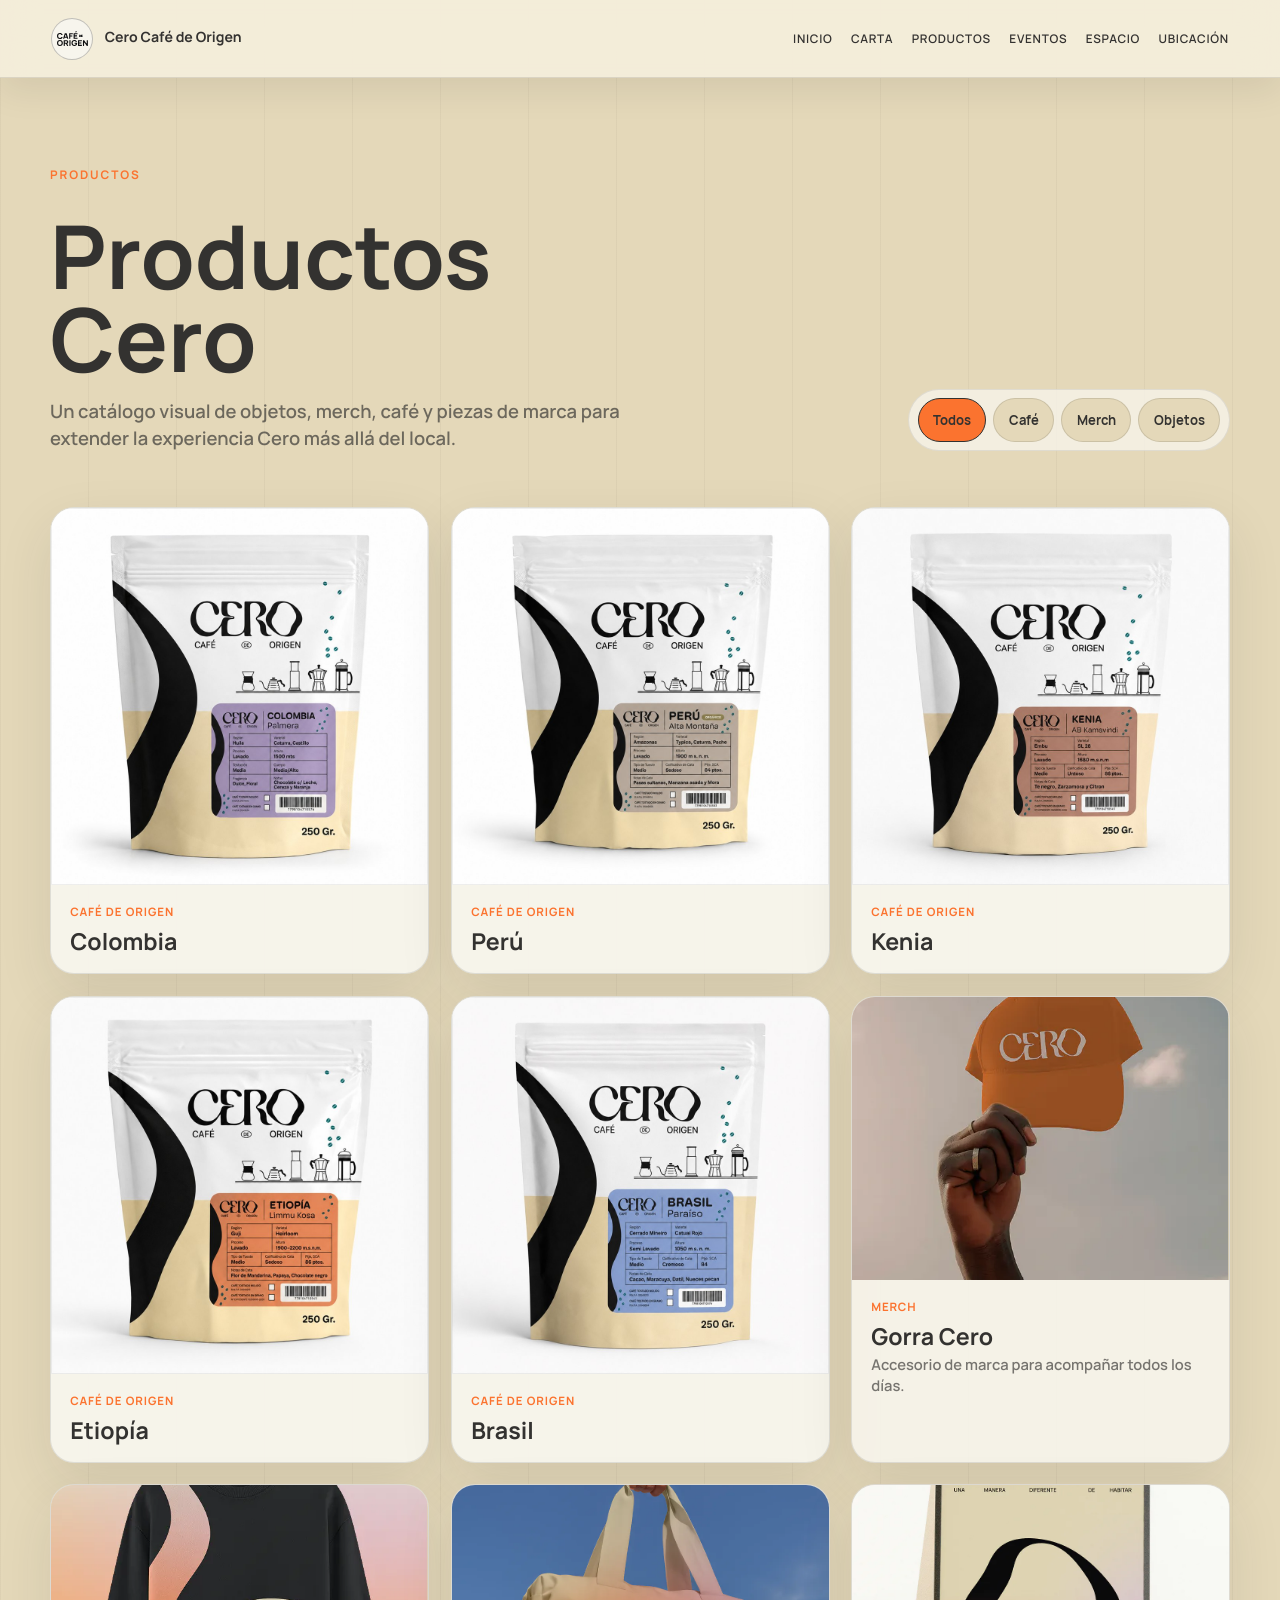
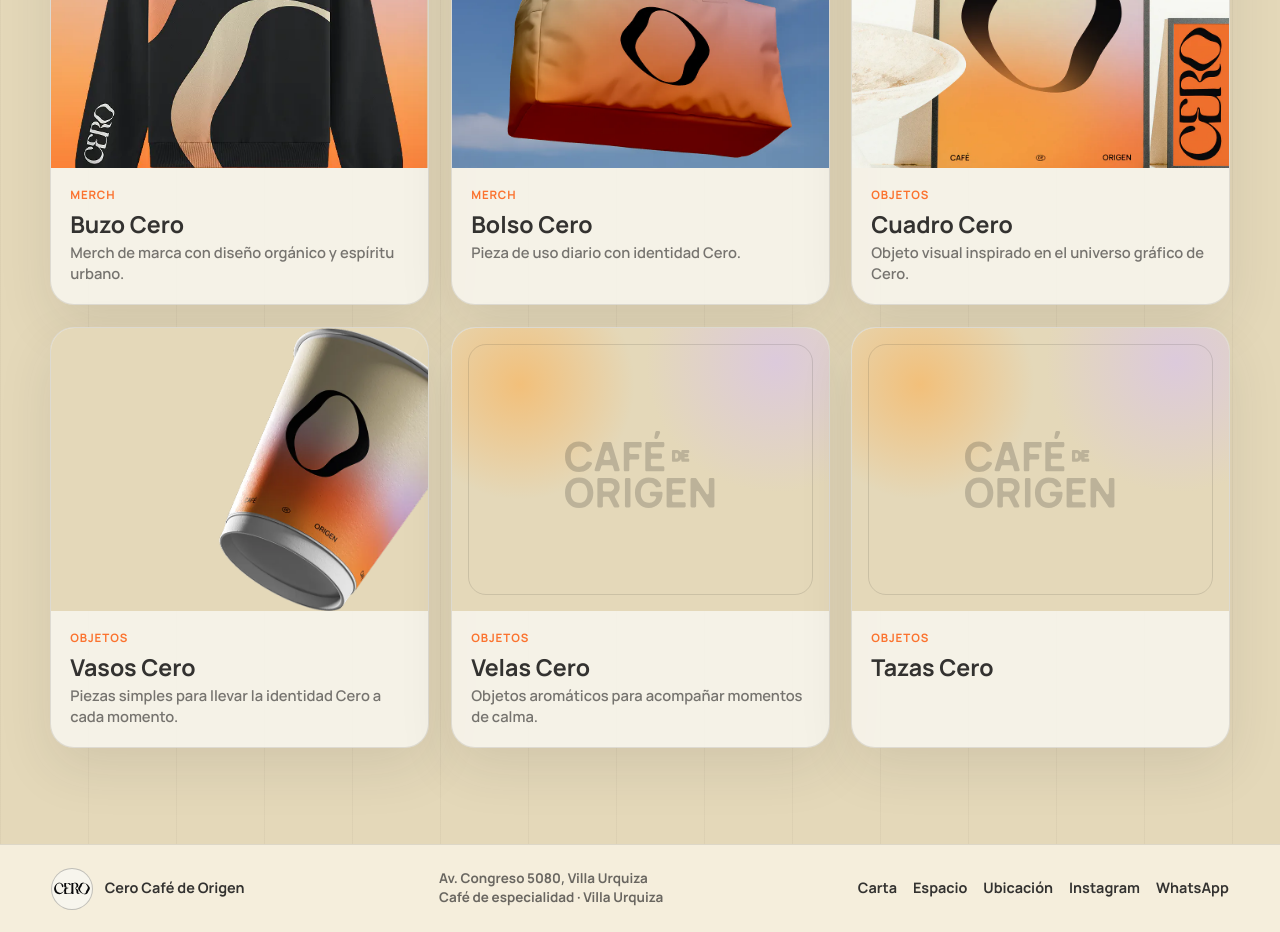
==== commit 77bb8da9: "Agregar cafés de origen y mejorar sección de productos" ====
--- a/productos.html
+++ b/productos.html
@@ -43,17 +43,93 @@
 
         <div class="products-filter-bar" aria-label="Filtrar productos">
           <button class="products-filter is-active" type="button" data-product-filter="all">Todos</button>
+          <button class="products-filter" type="button" data-product-filter="cafe">Café</button>
           <button class="products-filter" type="button" data-product-filter="merch">Merch</button>
           <button class="products-filter" type="button" data-product-filter="objetos">Objetos</button>
-          <button class="products-filter" type="button" data-product-filter="cafe">Café</button>
-          <button class="products-filter" type="button" data-product-filter="velas">Velas</button>
         </div>
       </section>
 
       <section class="products-catalog-grid" aria-label="Catálogo de Productos Cero">
+        <article class="cero-product-card catalog-product-card coffee-origin-card" data-product-category="cafe" data-coffee-origin data-coffee-origin-name="Colombia">
+          <button class="coffee-origin-media" type="button" aria-label="Mostrar etiqueta de Colombia" aria-pressed="false" data-coffee-media data-touch-hint="Tocá para ver etiqueta">
+            <img class="coffee-origin-image coffee-origin-packaging" src="assets/imagenes/productos/fotos%20cafe/cafe-cero-colombia.jpg" alt="Packaging del café de origen Colombia de Cero" width="1000" height="1000" loading="lazy" decoding="async" data-coffee-packaging>
+            <img class="coffee-origin-image coffee-origin-label" src="assets/imagenes/productos/fotos%20cafe/etiqueta-colombia.jpg" alt="Etiqueta del café de origen Colombia de Cero" width="1000" height="1000" loading="lazy" decoding="async" aria-hidden="true" data-coffee-label>
+          </button>
+          <div class="cero-product-content coffee-origin-content">
+            <p class="cero-product-category">Café de origen</p>
+            <h2>Colombia</h2>
+          </div>
+        </article>
+
+        <article class="cero-product-card catalog-product-card coffee-origin-card" data-product-category="cafe" data-coffee-origin data-coffee-origin-name="Perú">
+          <button class="coffee-origin-media" type="button" aria-label="Mostrar etiqueta de Perú" aria-pressed="false" data-coffee-media data-touch-hint="Tocá para ver etiqueta">
+            <img class="coffee-origin-image coffee-origin-packaging" src="assets/imagenes/productos/fotos%20cafe/cafe-cero-peru.jpg" alt="Packaging del café de origen Perú de Cero" width="1000" height="1000" loading="lazy" decoding="async" data-coffee-packaging>
+            <img class="coffee-origin-image coffee-origin-label" src="assets/imagenes/productos/fotos%20cafe/etiqueta-peru.jpg" alt="Etiqueta del café de origen Perú de Cero" width="1000" height="1000" loading="lazy" decoding="async" aria-hidden="true" data-coffee-label>
+          </button>
+          <div class="cero-product-content coffee-origin-content">
+            <p class="cero-product-category">Café de origen</p>
+            <h2>Perú</h2>
+          </div>
+        </article>
+
+        <article class="cero-product-card catalog-product-card coffee-origin-card" data-product-category="cafe" data-coffee-origin data-coffee-origin-name="Kenia">
+          <button class="coffee-origin-media" type="button" aria-label="Mostrar etiqueta de Kenia" aria-pressed="false" data-coffee-media data-touch-hint="Tocá para ver etiqueta">
+            <img class="coffee-origin-image coffee-origin-packaging" src="assets/imagenes/productos/fotos%20cafe/cafe-cero-kenia.jpg" alt="Packaging del café de origen Kenia de Cero" width="1000" height="1000" loading="lazy" decoding="async" data-coffee-packaging>
+            <img class="coffee-origin-image coffee-origin-label" src="assets/imagenes/productos/fotos%20cafe/etiqueta-kenia.jpg" alt="Etiqueta del café de origen Kenia de Cero" width="1000" height="1000" loading="lazy" decoding="async" aria-hidden="true" data-coffee-label>
+          </button>
+          <div class="cero-product-content coffee-origin-content">
+            <p class="cero-product-category">Café de origen</p>
+            <h2>Kenia</h2>
+          </div>
+        </article>
+
+        <article class="cero-product-card catalog-product-card coffee-origin-card" data-product-category="cafe" data-coffee-origin data-coffee-origin-name="Etiopía">
+          <button class="coffee-origin-media" type="button" aria-label="Mostrar etiqueta de Etiopía" aria-pressed="false" data-coffee-media data-touch-hint="Tocá para ver etiqueta">
+            <img class="coffee-origin-image coffee-origin-packaging" src="assets/imagenes/productos/fotos%20cafe/cafe-cero-etiopia.jpg" alt="Packaging del café de origen Etiopía de Cero" width="1000" height="1000" loading="lazy" decoding="async" data-coffee-packaging>
+            <img class="coffee-origin-image coffee-origin-label" src="assets/imagenes/productos/fotos%20cafe/etiqueta-etiopia-derecha.jpg" alt="Etiqueta del café de origen Etiopía de Cero" width="1000" height="1000" loading="lazy" decoding="async" aria-hidden="true" data-coffee-label>
+          </button>
+          <div class="cero-product-content coffee-origin-content">
+            <p class="cero-product-category">Café de origen</p>
+            <h2>Etiopía</h2>
+          </div>
+        </article>
+
+        <article class="cero-product-card catalog-product-card coffee-origin-card" data-product-category="cafe" data-coffee-origin data-coffee-origin-name="Brasil">
+          <button class="coffee-origin-media" type="button" aria-label="Mostrar etiqueta de Brasil" aria-pressed="false" data-coffee-media data-touch-hint="Tocá para ver etiqueta">
+            <img class="coffee-origin-image coffee-origin-packaging" src="assets/imagenes/productos/fotos%20cafe/cafe-cero-brasil.jpg" alt="Packaging del café de origen Brasil de Cero" width="1000" height="1000" loading="lazy" decoding="async" data-coffee-packaging>
+            <img class="coffee-origin-image coffee-origin-label" src="assets/imagenes/productos/fotos%20cafe/etiqueta-brasil.jpg" alt="Etiqueta del café de origen Brasil de Cero" width="1000" height="1000" loading="lazy" decoding="async" aria-hidden="true" data-coffee-label>
+          </button>
+          <div class="cero-product-content coffee-origin-content">
+            <p class="cero-product-category">Café de origen</p>
+            <h2>Brasil</h2>
+          </div>
+        </article>
+
         <article class="cero-product-card catalog-product-card" data-product-category="merch">
           <figure class="cero-product-media">
-            <img src="assets/imagenes/productos/bolso.webp" alt="Bolso Cero" loading="lazy">
+            <img src="assets/imagenes/productos/gorra.webp" alt="Gorra Cero" width="1200" height="900" loading="lazy" decoding="async">
+          </figure>
+          <div class="cero-product-content">
+            <p class="cero-product-category">Merch</p>
+            <h2>Gorra Cero</h2>
+            <p>Accesorio de marca para acompañar todos los días.</p>
+          </div>
+        </article>
+
+        <article class="cero-product-card catalog-product-card" data-product-category="merch">
+          <figure class="cero-product-media">
+            <img src="assets/imagenes/productos/buzo-cero.webp" alt="Buzo Cero" width="1200" height="900" loading="lazy" decoding="async">
+          </figure>
+          <div class="cero-product-content">
+            <p class="cero-product-category">Merch</p>
+            <h2>Buzo Cero</h2>
+            <p>Merch de marca con diseño orgánico y espíritu urbano.</p>
+          </div>
+        </article>
+
+        <article class="cero-product-card catalog-product-card" data-product-category="merch">
+          <figure class="cero-product-media">
+            <img src="assets/imagenes/productos/bolso.webp" alt="Bolso Cero" width="1200" height="900" loading="lazy" decoding="async">
           </figure>
           <div class="cero-product-content">
             <p class="cero-product-category">Merch</p>
@@ -62,31 +138,9 @@
           </div>
         </article>
 
-        <article class="cero-product-card catalog-product-card" data-product-category="merch">
-          <figure class="cero-product-media">
-            <img src="assets/imagenes/productos/buzo-cero.webp" alt="Buzo Cero" loading="lazy">
-          </figure>
-          <div class="cero-product-content">
-            <p class="cero-product-category">Merch</p>
-            <h2>Buzo Cero</h2>
-            <p>Merch de marca con diseño orgánico y espíritu urbano.</p>
-          </div>
-        </article>
-
-        <article class="cero-product-card catalog-product-card" data-product-category="objetos">
-          <figure class="cero-product-media">
-            <img src="assets/imagenes/productos/caja-cero.webp" alt="Caja Cero" loading="lazy">
-          </figure>
-          <div class="cero-product-content">
-            <p class="cero-product-category">Objetos</p>
-            <h2>Caja Cero</h2>
-            <p>Packaging de marca para regalar o llevar la experiencia Cero.</p>
-          </div>
-        </article>
-
-        <article class="cero-product-card catalog-product-card" data-product-category="objetos">
-          <figure class="cero-product-media">
-            <img src="assets/imagenes/productos/Cuadro-cero.webp" alt="Cuadro Cero" loading="lazy">
+        <article class="cero-product-card catalog-product-card" data-product-category="objetos">
+          <figure class="cero-product-media">
+            <img src="assets/imagenes/productos/Cuadro-cero.webp" alt="Cuadro Cero" width="1200" height="900" loading="lazy" decoding="async">
           </figure>
           <div class="cero-product-content">
             <p class="cero-product-category">Objetos</p>
@@ -95,20 +149,9 @@
           </div>
         </article>
 
-        <article class="cero-product-card catalog-product-card" data-product-category="merch">
-          <figure class="cero-product-media">
-            <img src="assets/imagenes/productos/gorra.webp" alt="Gorra Cero" loading="lazy">
-          </figure>
-          <div class="cero-product-content">
-            <p class="cero-product-category">Merch</p>
-            <h2>Gorra Cero</h2>
-            <p>Accesorio de marca para acompañar todos los días.</p>
-          </div>
-        </article>
-
-        <article class="cero-product-card catalog-product-card" data-product-category="objetos">
-          <figure class="cero-product-media">
-            <img src="assets/imagenes/productos/Vasos.webp" alt="Vasos Cero" loading="lazy">
+        <article class="cero-product-card catalog-product-card" data-product-category="objetos">
+          <figure class="cero-product-media">
+            <img src="assets/imagenes/productos/Vasos.webp" alt="Vasos Cero" width="1200" height="900" loading="lazy" decoding="async">
           </figure>
           <div class="cero-product-content">
             <p class="cero-product-category">Objetos</p>
@@ -117,69 +160,24 @@
           </div>
         </article>
 
-        <article class="cero-product-card catalog-product-card" data-product-category="velas">
+        <article class="cero-product-card catalog-product-card" data-product-category="objetos">
           <div class="cero-product-placeholder" aria-hidden="true">
-            <img src="assets/logos/Sublogo vertical_negro.svg" alt="">
-          </div>
-          <div class="cero-product-content">
-            <p class="cero-product-category">Velas</p>
+            <img src="assets/logos/Sublogo vertical_negro.svg" alt="" width="160" height="160">
+          </div>
+          <div class="cero-product-content">
+            <p class="cero-product-category">Objetos</p>
             <h2>Velas Cero</h2>
             <p>Objetos aromáticos para acompañar momentos de calma.</p>
           </div>
         </article>
 
-        <article class="cero-product-card catalog-product-card" data-product-category="cafe">
+        <article class="cero-product-card catalog-product-card" data-product-category="objetos">
           <div class="cero-product-placeholder" aria-hidden="true">
-            <img src="assets/logos/Sublogo vertical_negro.svg" alt="">
-          </div>
-          <div class="cero-product-content">
-            <p class="cero-product-category">Café</p>
-            <h2>Colombia Inzá 250 grs</h2>
-            <p>Café de origen seleccionado para preparar en casa.</p>
-          </div>
-        </article>
-
-        <article class="cero-product-card catalog-product-card" data-product-category="cafe">
-          <div class="cero-product-placeholder" aria-hidden="true">
-            <img src="assets/logos/Sublogo vertical_negro.svg" alt="">
-          </div>
-          <div class="cero-product-content">
-            <p class="cero-product-category">Café</p>
-            <h2>Perú Orgánico Alta Montaña 250 grs</h2>
-            <p>Café de origen con perfil de montaña y carácter propio.</p>
-          </div>
-        </article>
-
-        <article class="cero-product-card catalog-product-card" data-product-category="cafe">
-          <div class="cero-product-placeholder" aria-hidden="true">
-            <img src="assets/logos/Sublogo vertical_negro.svg" alt="">
-          </div>
-          <div class="cero-product-content">
-            <p class="cero-product-category">Café</p>
-            <h2>Kenya AB Kamavindi 250 grs</h2>
-            <p>Café de origen con identidad intensa y notas expresivas.</p>
-          </div>
-        </article>
-
-        <article class="cero-product-card catalog-product-card" data-product-category="cafe">
-          <div class="cero-product-placeholder" aria-hidden="true">
-            <img src="assets/logos/Sublogo vertical_negro.svg" alt="">
-          </div>
-          <div class="cero-product-content">
-            <p class="cero-product-category">Café</p>
-            <h2>Honduras Comicovel 250 grs</h2>
-            <p>Café de origen para disfrutar con pausa y ritual.</p>
-          </div>
-        </article>
-
-        <article class="cero-product-card catalog-product-card" data-product-category="cafe">
-          <div class="cero-product-placeholder" aria-hidden="true">
-            <img src="assets/logos/Sublogo vertical_negro.svg" alt="">
-          </div>
-          <div class="cero-product-content">
-            <p class="cero-product-category">Café</p>
-            <h2>Colombia Bolívar 250 grs</h2>
-            <p>Café de origen pensado para extender la experiencia Cero.</p>
+            <img src="assets/logos/Sublogo vertical_negro.svg" alt="" width="160" height="160">
+          </div>
+          <div class="cero-product-content">
+            <p class="cero-product-category">Objetos</p>
+            <h2>Tazas Cero</h2>
           </div>
         </article>
       </section>
--- a/css/styles.css
+++ b/css/styles.css
@@ -956,12 +956,17 @@
   background: var(--color-paper);
 }
 
-.menu-section > * {
-  width: min(100%, var(--content-width));
+.menu-section > .menu-container {
+  width: min(100%, 1140px);
   margin-left: auto;
   margin-right: auto;
 }
 
+.menu-container {
+  display: grid;
+  gap: clamp(1.4rem, 3vw, 2rem);
+}
+
 .menu-shell {
   padding: 0;
 }
@@ -969,14 +974,13 @@
 .menu-layout {
   display: grid;
   grid-template-areas:
-    "heading"
-    "card"
-    "menu";
+    "menu"
+    "card";
   gap: clamp(1.4rem, 3vw, 2rem);
+  align-items: start;
 }
 
 .section-heading.menu-heading {
-  grid-area: heading;
   grid-template-columns: minmax(0, 1fr);
   align-items: start;
   gap: 1rem;
@@ -996,32 +1000,65 @@
 }
 
 .menu-tabs {
-  display: flex;
-  align-items: center;
-  justify-content: flex-start;
-  gap: 0.5rem;
-  flex-wrap: nowrap;
   width: fit-content;
   min-height: calc(44px + 2rem + 2px);
-  max-width: min(100%, 790px);
+  max-width: 100%;
   box-sizing: border-box;
   margin: 0.5rem 0 0;
-  padding: 1rem 1.15rem;
-  overflow-x: auto;
   background: rgba(255, 249, 237, 0.72);
   border: 1px solid rgba(17, 17, 17, 0.1);
   border-radius: 999px;
   box-shadow: var(--shadow-card);
+}
+
+.menu-tabs-scroll {
+  width: 100%;
+  max-width: 100%;
+  overflow-x: auto;
+  overflow-y: hidden;
+  border-radius: inherit;
+  overscroll-behavior-inline: contain;
+  scroll-padding-inline: 1.25rem;
+  scroll-behavior: smooth;
   scrollbar-width: none;
+  -ms-overflow-style: none;
   -webkit-overflow-scrolling: touch;
-}
-
-.menu-tabs::-webkit-scrollbar {
+  cursor: grab;
+}
+
+.menu-tabs-scroll::-webkit-scrollbar {
   display: none;
+}
+
+.menu-tabs-track {
+  display: flex;
+  align-items: center;
+  justify-content: center;
+  gap: 0.5rem;
+  width: max-content;
+  min-width: 100%;
+  box-sizing: border-box;
+  padding: 1rem 1.25rem;
+}
+
+.menu-tabs-track::before,
+.menu-tabs-track::after {
+  content: "";
+  flex: 0 0 0.25rem;
+}
+
+.menu-tabs-scroll.is-dragging,
+.menu-tabs-scroll.is-dragging .menu-tab {
+  cursor: grabbing;
+}
+
+.menu-tabs-scroll.is-dragging {
+  user-select: none;
 }
 
 .menu-tab {
   flex: 0 0 auto;
+  flex-shrink: 0;
   min-height: 44px;
   padding: 0.72rem 0.85rem;
   color: var(--color-negro);
@@ -1043,6 +1080,9 @@
 .menu-featured-card {
   position: relative;
   grid-area: card;
+  display: grid;
+  grid-template-rows: auto minmax(0, 1fr) auto;
+  gap: 1rem;
   overflow: hidden;
   justify-self: end;
   width: 100%;
@@ -1075,7 +1115,7 @@
   z-index: 2;
   display: grid;
   gap: 0.25rem;
-  margin-bottom: 1rem;
+  margin-bottom: 0;
 }
 
 .menu-featured-copy .cero-eyebrow {
@@ -1091,75 +1131,98 @@
 
 .menu-featured-slider {
   position: relative;
-  min-height: 300px;
+  width: 100%;
+  min-height: 0;
+  aspect-ratio: 4 / 3;
   isolation: isolate;
+  overflow: hidden;
+  border: 1px solid rgba(51, 50, 48, 0.12);
+  border-radius: 24px;
+  background: var(--color-concreto);
 }
 
 .menu-featured-slide {
   position: absolute;
   inset: 0;
-  display: grid;
-  grid-template-rows: minmax(0, 1fr) auto;
-  gap: 0.85rem;
   opacity: 0;
-  transform: translateY(10px);
-  transition: opacity 520ms ease, transform 520ms ease;
+  transition: opacity 520ms ease;
   pointer-events: none;
 }
 
 .menu-featured-slide.is-active {
   opacity: 1;
-  transform: translateY(0);
   pointer-events: auto;
 }
 
 .menu-featured-slide img {
+  display: block;
   width: 100%;
-  height: auto;
-  aspect-ratio: 4 / 3;
+  height: 100%;
   object-fit: cover;
   object-position: center;
   padding: 0;
-  overflow: hidden;
-  background: var(--color-concreto);
-  border: 1px solid rgba(51, 50, 48, 0.12);
-  border-radius: 24px;
+  border-radius: inherit;
   transition: transform 650ms ease, filter 650ms ease;
+}
+
+.menu-featured-slide:nth-child(2) img {
+  object-position: center 58%;
+}
+
+.menu-featured-slide:nth-child(3) img {
+  object-position: center 55%;
 }
 
 .menu-featured-slide.is-active:hover img {
   transform: scale(1.025);
 }
 
-.menu-featured-slide p {
-  display: inline-flex;
-  width: fit-content;
-  margin: 0;
-  padding: 0.45rem 0.8rem;
+.menu-featured-controls {
+  display: flex;
+  justify-content: center;
+  align-items: center;
+  gap: 0.4rem;
+  min-height: 1.8rem;
+}
+
+.menu-featured-dots {
+  display: flex;
+  align-items: center;
+  gap: 0.4rem;
+}
+
+.menu-featured-control {
+  display: inline-grid;
+  place-items: center;
+  width: 1.8rem;
+  height: 1.8rem;
+  padding: 0;
   color: var(--color-negro-cero);
   background: var(--color-concreto);
   border: 1px solid rgba(51, 50, 48, 0.16);
-  border-radius: 999px;
-  font-size: 0.9rem;
-  font-weight: 600;
-  line-height: 1;
-}
-
-.menu-featured-dots {
-  position: absolute;
-  right: 1.2rem;
-  bottom: 1.2rem;
-  z-index: 3;
-  display: flex;
-  gap: 0.4rem;
+  border-radius: 50%;
+  font: inherit;
+  font-size: 0.85rem;
+  font-weight: 800;
+  cursor: pointer;
+  transition: transform 180ms ease, background 180ms ease;
+}
+
+.menu-featured-control:hover {
+  background: var(--color-naranja-suave);
+  transform: translateY(-1px);
 }
 
 .menu-featured-dot {
+  flex: 0 0 auto;
   width: 0.42rem;
   height: 0.42rem;
+  padding: 0;
   background: currentColor;
+  border: 0;
   border-radius: 999px;
   opacity: 0.24;
+  cursor: pointer;
   transition: width 220ms ease, opacity 220ms ease;
 }
 
@@ -1170,25 +1233,25 @@
 
 @media (max-width: 768px) {
   .menu-tabs {
-    justify-content: flex-start;
-    flex-wrap: nowrap;
     width: 100%;
     min-height: calc(44px + 1.8rem + 2px);
     max-width: 100%;
     margin: 0.5rem 0 0;
-    padding: 0.9rem;
-    overflow-x: auto;
-    scroll-snap-type: x proximity;
-    -webkit-overflow-scrolling: touch;
-    scrollbar-width: none;
-  }
-
-  .menu-tabs::-webkit-scrollbar {
-    display: none;
+  }
+
+  .menu-tabs-scroll {
+    scroll-padding-inline: 1rem;
+  }
+
+  .menu-tabs-track {
+    padding: 0.9rem 1rem;
+  }
+
+  .menu-tabs-track::after {
+    flex-basis: 1.75rem;
   }
 
   .menu-tab {
-    scroll-snap-align: start;
     white-space: nowrap;
   }
 
@@ -1196,7 +1259,15 @@
     justify-self: stretch;
     max-width: none;
     width: 100%;
-    min-height: 390px;
+    min-height: 0;
+  }
+}
+
+@media (prefers-reduced-motion: reduce) {
+  .menu-featured-slide,
+  .menu-featured-slide img,
+  .menu-featured-dot {
+    transition: none;
   }
 }
 
@@ -1207,6 +1278,19 @@
 
 .menu-panel:empty {
   display: none;
+}
+
+.menu-group-note {
+  margin: 0;
+  padding: 0.9rem 1rem;
+  color: var(--color-negro-cero);
+  background: rgba(251, 115, 47, 0.1);
+  border: 1px solid rgba(251, 115, 47, 0.26);
+  border-radius: 14px;
+  font-size: clamp(0.78rem, 1.25vw, 0.88rem);
+  font-weight: 800;
+  line-height: 1.45;
+  white-space: pre-line;
 }
 
 .menu-subcategory {
@@ -1235,6 +1319,15 @@
   color: rgba(17, 17, 17, 0.62);
   font-size: 0.88rem;
   font-weight: 700;
+  line-height: 1.45;
+  white-space: pre-line;
+}
+
+.menu-subcategory.is-winter-drinks {
+  padding: clamp(0.9rem, 2vw, 1.2rem);
+  background: linear-gradient(145deg, rgba(215, 193, 241, 0.52), rgba(255, 249, 237, 0.72));
+  border: 1px solid rgba(121, 83, 160, 0.18);
+  border-radius: 20px;
 }
 
 .menu-card-grid {
@@ -1288,6 +1381,38 @@
   transition: transform 650ms ease, filter 650ms ease;
 }
 
+.menu-product-placeholder {
+  display: grid;
+  place-items: center;
+  width: 100%;
+  height: 100%;
+  background:
+    radial-gradient(circle at 18% 20%, rgba(255, 169, 64, 0.48), transparent 30%),
+    radial-gradient(circle at 86% 12%, rgba(215, 193, 241, 0.58), transparent 32%),
+    var(--color-concreto);
+}
+
+.menu-product-placeholder img,
+.menu-product-image-button:disabled .menu-product-placeholder img {
+  width: min(28%, 120px);
+  height: auto;
+  object-fit: contain;
+  opacity: 0.18;
+}
+
+.menu-product-card.image-con-texto .menu-product-media img {
+  object-position: center 58%;
+}
+
+.menu-product-card.image-contain .menu-product-media {
+  background: var(--color-blanco-cero);
+}
+
+.menu-product-card.image-contain .menu-product-media img {
+  object-fit: contain;
+  object-position: center;
+}
+
 .menu-product-card:hover .menu-product-media img {
   transform: scale(1.025);
 }
@@ -1310,6 +1435,15 @@
   font-size: clamp(0.98rem, 1.35vw, 1.08rem);
   line-height: 1.08;
   font-weight: 800;
+}
+
+.menu-product-card.is-composite .menu-product-header {
+  grid-template-columns: minmax(0, 1fr);
+  gap: 0.3rem;
+}
+
+.menu-product-card.is-composite .menu-price {
+  white-space: normal;
 }
 
 .menu-product-description {
@@ -1319,6 +1453,7 @@
   font-size: 0.8rem;
   font-weight: 600;
   line-height: 1.32;
+  white-space: pre-line;
 }
 
 .menu-price {
@@ -1584,6 +1719,142 @@
   font-size: 0.92rem;
   font-weight: 600;
   line-height: 1.42;
+}
+
+.cero-product-size {
+  margin: 0;
+  color: rgba(51, 50, 48, 0.66);
+  font-size: 0.86rem;
+  font-weight: 800;
+}
+
+.cero-product-options {
+  display: flex;
+  flex-wrap: wrap;
+  gap: 0.42rem;
+  margin: 0.2rem 0 0;
+  padding: 0;
+  list-style: none;
+}
+
+.cero-product-options li {
+  padding: 0.4rem 0.58rem;
+  color: var(--color-negro-cero);
+  background: rgba(215, 193, 241, 0.38);
+  border: 1px solid rgba(51, 50, 48, 0.12);
+  border-radius: 999px;
+  font-size: 0.72rem;
+  font-weight: 700;
+  line-height: 1.2;
+}
+
+.coffee-origin-card {
+  background: rgba(247, 245, 237, 0.96);
+}
+
+.coffee-origin-media {
+  position: relative;
+  display: block;
+  width: 100%;
+  margin: 0;
+  padding: 0;
+  overflow: hidden;
+  color: inherit;
+  aspect-ratio: 1;
+  background:
+    radial-gradient(circle at 82% 14%, rgba(215, 193, 241, 0.28), transparent 34%),
+    var(--color-blanco-cero);
+  border: 0;
+  cursor: pointer;
+  font: inherit;
+  -webkit-appearance: none;
+  appearance: none;
+}
+
+.coffee-origin-media::after {
+  content: "";
+  position: absolute;
+  inset: 0;
+  z-index: 2;
+  pointer-events: none;
+  border: 1px solid rgba(51, 50, 48, 0.08);
+  border-radius: inherit;
+}
+
+.coffee-origin-image {
+  position: absolute;
+  inset: 0;
+  width: 100%;
+  height: 100%;
+  object-fit: cover;
+  object-position: center;
+  transform: scale(1);
+  transition: opacity 420ms ease, transform 650ms ease;
+}
+
+.coffee-origin-packaging {
+  opacity: 1;
+}
+
+.coffee-origin-label {
+  opacity: 0;
+  transform: scale(0.985);
+}
+
+.coffee-origin-media.is-showing-label .coffee-origin-packaging {
+  opacity: 0;
+  transform: scale(1.018);
+}
+
+.coffee-origin-media.is-showing-label .coffee-origin-label {
+  opacity: 1;
+  transform: scale(1);
+}
+
+.coffee-origin-content {
+  gap: 0.45rem;
+}
+
+.product-coffee-preview-media img {
+  object-fit: contain;
+  transform: scale(0.94);
+}
+
+.cero-product-card:hover .product-coffee-preview-media img {
+  transform: scale(0.965);
+}
+
+@media (hover: hover) and (pointer: fine) {
+  .coffee-origin-media:hover .coffee-origin-packaging {
+    opacity: 0;
+    transform: scale(1.018);
+  }
+
+  .coffee-origin-media:hover .coffee-origin-label {
+    opacity: 1;
+    transform: scale(1);
+  }
+}
+
+@media (hover: none) {
+  .coffee-origin-media::before {
+    content: attr(data-touch-hint);
+    position: absolute;
+    right: 0.8rem;
+    bottom: 0.8rem;
+    z-index: 3;
+    padding: 0.48rem 0.66rem;
+    color: var(--color-negro-cero);
+    background: rgba(247, 245, 237, 0.88);
+    border: 1px solid rgba(51, 50, 48, 0.15);
+    border-radius: 999px;
+    box-shadow: 0 8px 24px rgba(51, 50, 48, 0.1);
+    font-size: 0.7rem;
+    font-weight: 700;
+    line-height: 1;
+    pointer-events: none;
+    backdrop-filter: blur(10px);
+  }
 }
 
 .products-preview-link {
@@ -1656,6 +1927,11 @@
   font-size: clamp(1rem, 1.5vw, 1.12rem);
   font-weight: 500;
   line-height: 1.5;
+}
+
+.events-whatsapp {
+  justify-self: start;
+  margin-top: 0.25rem;
 }
 
 .events-grid {
@@ -2028,10 +2304,12 @@
 
 .products-filter-bar {
   display: flex;
-  gap: 0.55rem;
+  justify-content: space-between;
+  gap: 0.3rem;
+  width: 100%;
   max-width: 100%;
   overflow-x: auto;
-  padding: 0.8rem;
+  padding: 0.5rem;
   background: rgba(247, 245, 237, 0.76);
   border: 1px solid rgba(51, 50, 48, 0.1);
   border-radius: 999px;
@@ -2043,16 +2321,16 @@
 }
 
 .products-filter {
-  flex: 0 0 auto;
-  min-height: 40px;
-  padding: 0.65rem 0.9rem;
+  flex: 1 1 0;
+  min-height: 42px;
+  padding: 0.65rem 0.55rem;
   color: var(--color-negro-cero);
   background: var(--color-concreto);
   border: 1px solid rgba(51, 50, 48, 0.14);
   border-radius: 999px;
   cursor: pointer;
   font: inherit;
-  font-size: 0.82rem;
+  font-size: 0.78rem;
   font-weight: 800;
 }
 
@@ -2279,6 +2557,20 @@
     align-items: end;
   }
 
+  .products-filter-bar {
+    justify-self: end;
+    justify-content: flex-start;
+    width: fit-content;
+    gap: 0.45rem;
+    padding: 0.55rem;
+  }
+
+  .products-filter {
+    flex: 0 0 auto;
+    padding-inline: 0.9rem;
+    font-size: 0.82rem;
+  }
+
   .products-preview-grid,
   .products-catalog-grid {
     grid-template-columns: repeat(2, minmax(0, 1fr));
@@ -2308,17 +2600,15 @@
 
 }
 
-@media (min-width: 900px) {
+@media (min-width: 901px) {
   .menu-layout {
     grid-template-columns: minmax(0, 1fr) minmax(300px, 350px);
-    grid-template-areas:
-      "heading card"
-      "menu card";
-    align-items: start;
+    grid-template-areas: "menu card";
     column-gap: clamp(1.4rem, 3vw, 2rem);
-    row-gap: clamp(1rem, 2.5vw, 1.5rem);
-  }
-
+  }
+}
+
+@media (min-width: 900px) {
   .nav-toggle {
     display: none;
   }
@@ -2369,6 +2659,20 @@
 }
 
 @media (max-width: 900px) {
+  .menu-featured-card {
+    position: static;
+    justify-self: stretch;
+    width: 100%;
+    max-width: none;
+    margin-top: 0.5rem;
+  }
+
+  .menu-featured-card::before {
+    position: static;
+    display: block;
+    float: right;
+  }
+
   .events-container {
     grid-template-columns: 1fr;
   }
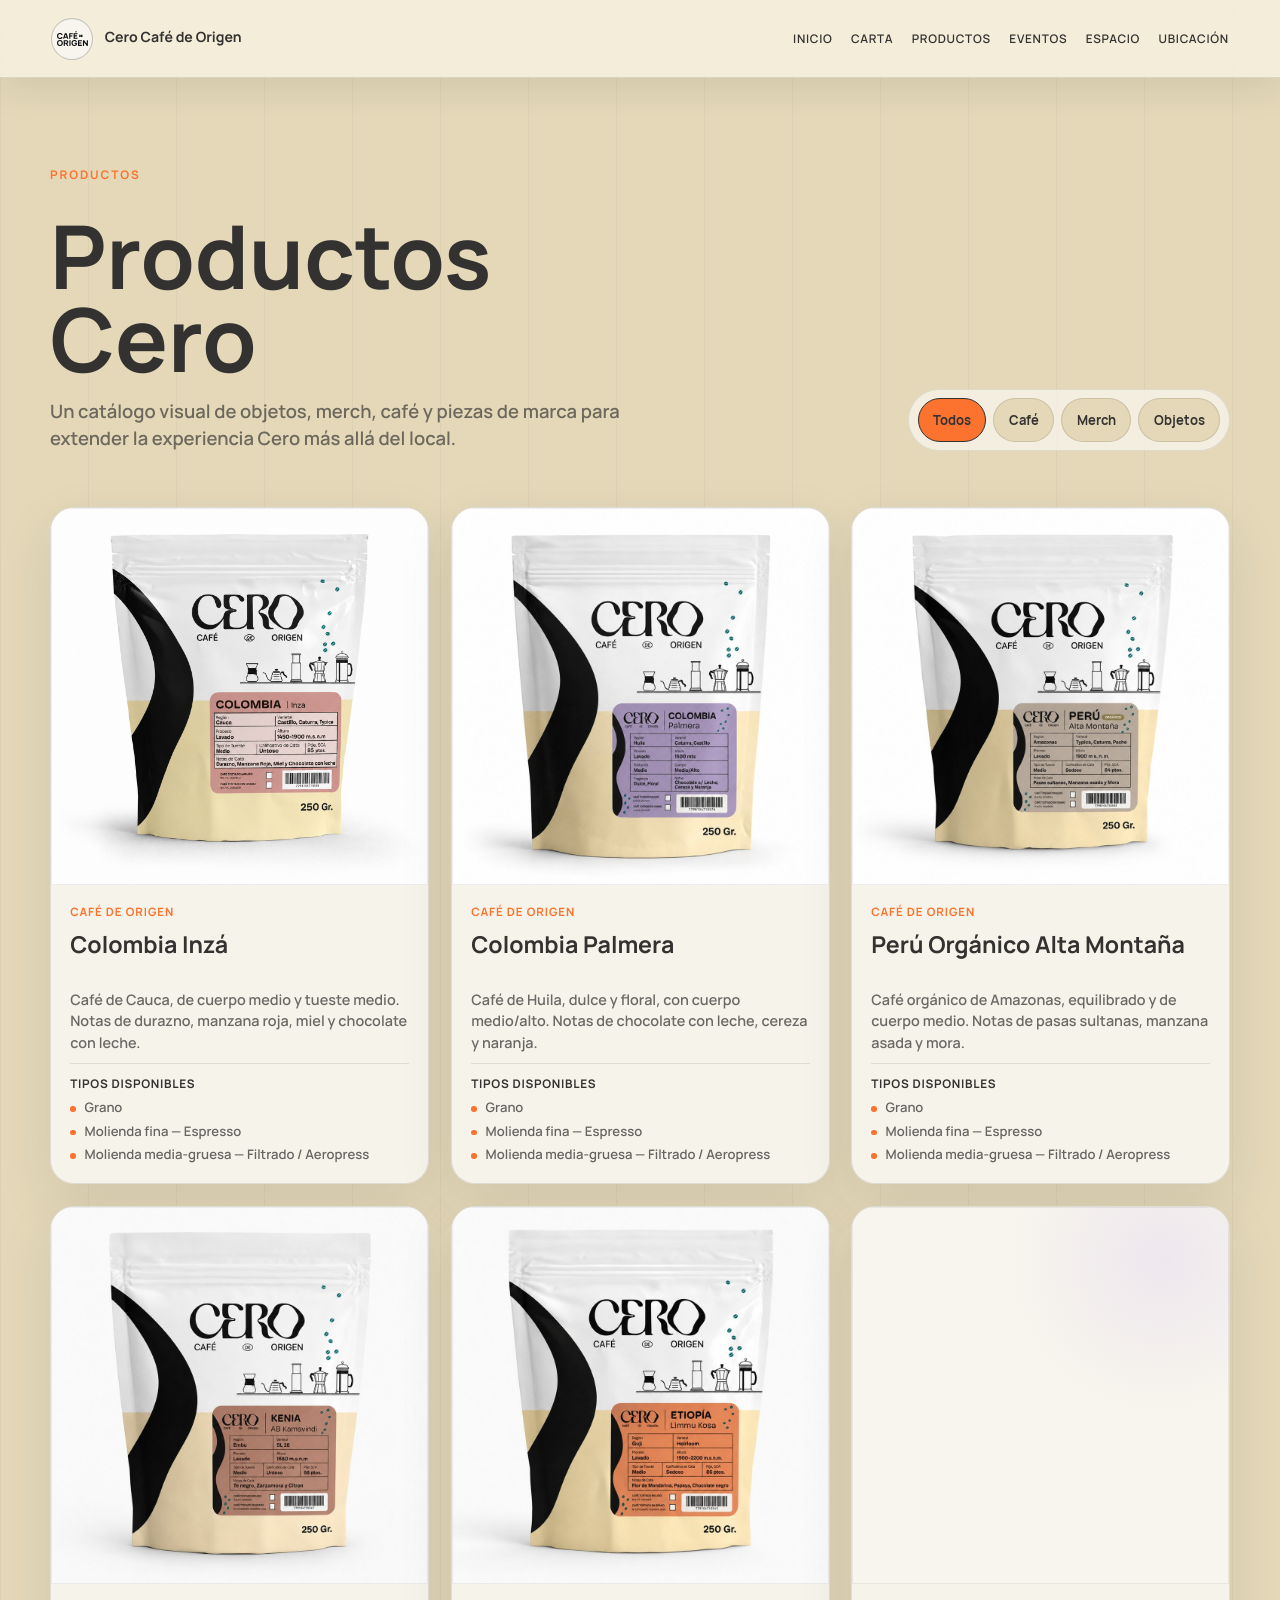
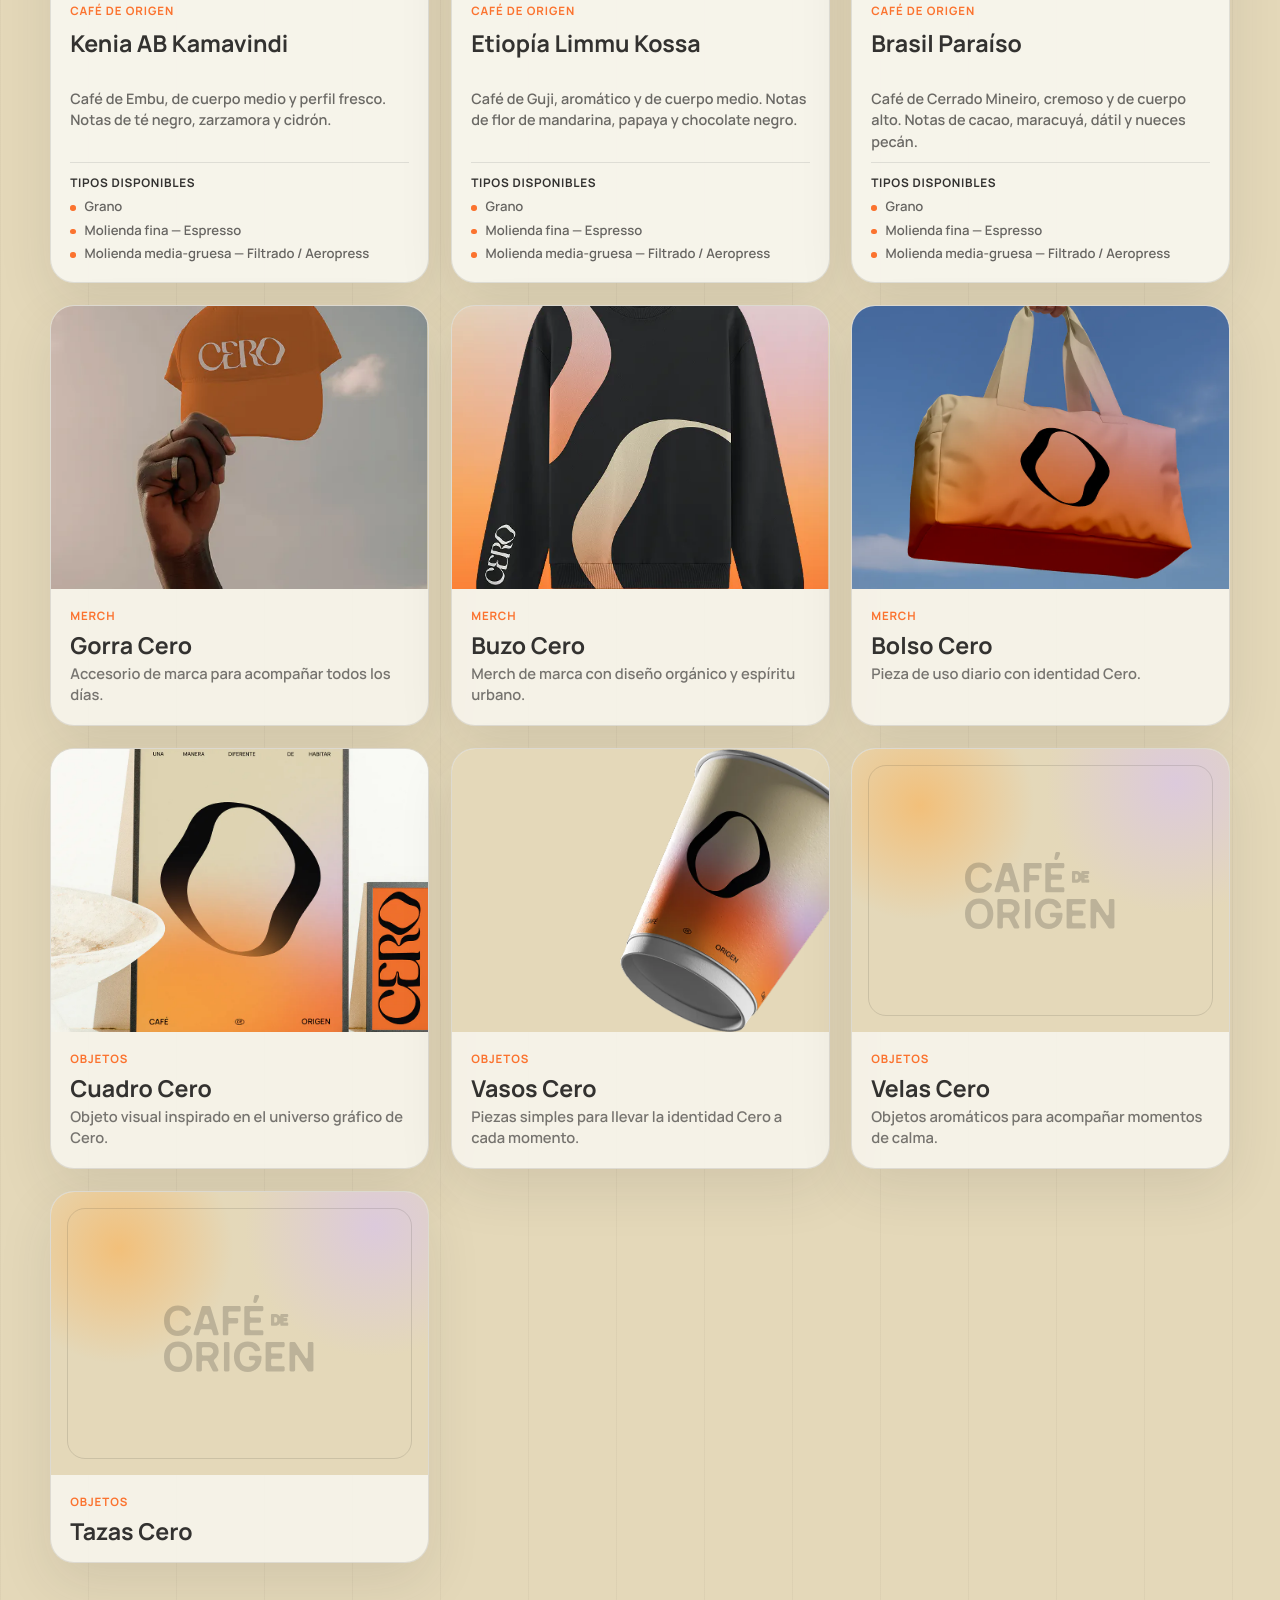
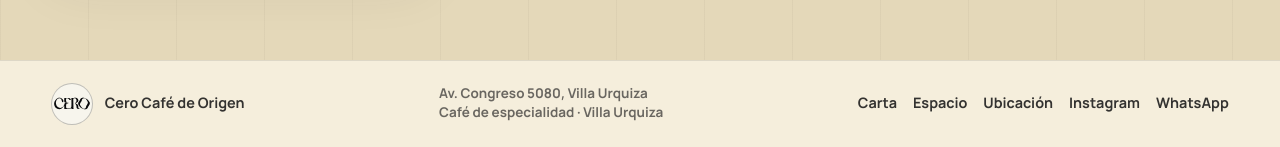
==== commit d5e9bcd1: "Actualizar tarjetas de productos y sección de cafés" ====
--- a/productos.html
+++ b/productos.html
@@ -50,58 +50,123 @@
       </section>
 
       <section class="products-catalog-grid" aria-label="Catálogo de Productos Cero">
-        <article class="cero-product-card catalog-product-card coffee-origin-card" data-product-category="cafe" data-coffee-origin data-coffee-origin-name="Colombia">
-          <button class="coffee-origin-media" type="button" aria-label="Mostrar etiqueta de Colombia" aria-pressed="false" data-coffee-media data-touch-hint="Tocá para ver etiqueta">
-            <img class="coffee-origin-image coffee-origin-packaging" src="assets/imagenes/productos/fotos%20cafe/cafe-cero-colombia.jpg" alt="Packaging del café de origen Colombia de Cero" width="1000" height="1000" loading="lazy" decoding="async" data-coffee-packaging>
-            <img class="coffee-origin-image coffee-origin-label" src="assets/imagenes/productos/fotos%20cafe/etiqueta-colombia.jpg" alt="Etiqueta del café de origen Colombia de Cero" width="1000" height="1000" loading="lazy" decoding="async" aria-hidden="true" data-coffee-label>
-          </button>
-          <div class="cero-product-content coffee-origin-content">
-            <p class="cero-product-category">Café de origen</p>
-            <h2>Colombia</h2>
-          </div>
-        </article>
-
-        <article class="cero-product-card catalog-product-card coffee-origin-card" data-product-category="cafe" data-coffee-origin data-coffee-origin-name="Perú">
-          <button class="coffee-origin-media" type="button" aria-label="Mostrar etiqueta de Perú" aria-pressed="false" data-coffee-media data-touch-hint="Tocá para ver etiqueta">
-            <img class="coffee-origin-image coffee-origin-packaging" src="assets/imagenes/productos/fotos%20cafe/cafe-cero-peru.jpg" alt="Packaging del café de origen Perú de Cero" width="1000" height="1000" loading="lazy" decoding="async" data-coffee-packaging>
-            <img class="coffee-origin-image coffee-origin-label" src="assets/imagenes/productos/fotos%20cafe/etiqueta-peru.jpg" alt="Etiqueta del café de origen Perú de Cero" width="1000" height="1000" loading="lazy" decoding="async" aria-hidden="true" data-coffee-label>
-          </button>
-          <div class="cero-product-content coffee-origin-content">
-            <p class="cero-product-category">Café de origen</p>
-            <h2>Perú</h2>
-          </div>
-        </article>
-
-        <article class="cero-product-card catalog-product-card coffee-origin-card" data-product-category="cafe" data-coffee-origin data-coffee-origin-name="Kenia">
-          <button class="coffee-origin-media" type="button" aria-label="Mostrar etiqueta de Kenia" aria-pressed="false" data-coffee-media data-touch-hint="Tocá para ver etiqueta">
-            <img class="coffee-origin-image coffee-origin-packaging" src="assets/imagenes/productos/fotos%20cafe/cafe-cero-kenia.jpg" alt="Packaging del café de origen Kenia de Cero" width="1000" height="1000" loading="lazy" decoding="async" data-coffee-packaging>
-            <img class="coffee-origin-image coffee-origin-label" src="assets/imagenes/productos/fotos%20cafe/etiqueta-kenia.jpg" alt="Etiqueta del café de origen Kenia de Cero" width="1000" height="1000" loading="lazy" decoding="async" aria-hidden="true" data-coffee-label>
-          </button>
-          <div class="cero-product-content coffee-origin-content">
-            <p class="cero-product-category">Café de origen</p>
-            <h2>Kenia</h2>
-          </div>
-        </article>
-
-        <article class="cero-product-card catalog-product-card coffee-origin-card" data-product-category="cafe" data-coffee-origin data-coffee-origin-name="Etiopía">
-          <button class="coffee-origin-media" type="button" aria-label="Mostrar etiqueta de Etiopía" aria-pressed="false" data-coffee-media data-touch-hint="Tocá para ver etiqueta">
-            <img class="coffee-origin-image coffee-origin-packaging" src="assets/imagenes/productos/fotos%20cafe/cafe-cero-etiopia.jpg" alt="Packaging del café de origen Etiopía de Cero" width="1000" height="1000" loading="lazy" decoding="async" data-coffee-packaging>
-            <img class="coffee-origin-image coffee-origin-label" src="assets/imagenes/productos/fotos%20cafe/etiqueta-etiopia-derecha.jpg" alt="Etiqueta del café de origen Etiopía de Cero" width="1000" height="1000" loading="lazy" decoding="async" aria-hidden="true" data-coffee-label>
-          </button>
-          <div class="cero-product-content coffee-origin-content">
-            <p class="cero-product-category">Café de origen</p>
-            <h2>Etiopía</h2>
-          </div>
-        </article>
-
-        <article class="cero-product-card catalog-product-card coffee-origin-card" data-product-category="cafe" data-coffee-origin data-coffee-origin-name="Brasil">
-          <button class="coffee-origin-media" type="button" aria-label="Mostrar etiqueta de Brasil" aria-pressed="false" data-coffee-media data-touch-hint="Tocá para ver etiqueta">
-            <img class="coffee-origin-image coffee-origin-packaging" src="assets/imagenes/productos/fotos%20cafe/cafe-cero-brasil.jpg" alt="Packaging del café de origen Brasil de Cero" width="1000" height="1000" loading="lazy" decoding="async" data-coffee-packaging>
-            <img class="coffee-origin-image coffee-origin-label" src="assets/imagenes/productos/fotos%20cafe/etiqueta-brasil.jpg" alt="Etiqueta del café de origen Brasil de Cero" width="1000" height="1000" loading="lazy" decoding="async" aria-hidden="true" data-coffee-label>
-          </button>
-          <div class="cero-product-content coffee-origin-content">
-            <p class="cero-product-category">Café de origen</p>
-            <h2>Brasil</h2>
+        <article class="cero-product-card catalog-product-card coffee-origin-card" data-product-category="cafe" data-coffee-origin data-coffee-origin-name="Colombia Inzá">
+          <button class="coffee-origin-media" type="button" aria-label="Mostrar etiqueta de Colombia Inzá" aria-pressed="false" data-coffee-media>
+            <img class="coffee-origin-image coffee-origin-packaging" src="assets/imagenes/productos/fotos%20cafe/cafe%20cero%20colombia%20inza.png" alt="Packaging del café Colombia Inzá de Cero" width="1254" height="1254" loading="lazy" decoding="async" data-coffee-packaging>
+            <img class="coffee-origin-image coffee-origin-label" src="assets/imagenes/productos/fotos%20cafe/etiqueta%20colombia%20inza.png" alt="Etiqueta del café Colombia Inzá de Cero" width="1536" height="1024" loading="lazy" decoding="async" aria-hidden="true" data-coffee-label>
+          </button>
+          <div class="cero-product-content coffee-origin-content">
+            <p class="cero-product-category">Café de origen</p>
+            <h2>Colombia Inzá</h2>
+            <p class="coffee-origin-description">Café de Cauca, de cuerpo medio y tueste medio. Notas de durazno, manzana roja, miel y chocolate con leche.</p>
+            <div class="coffee-origin-types">
+              <p class="coffee-origin-types-title">Tipos disponibles</p>
+              <ul class="coffee-origin-types-list">
+                <li>Grano</li>
+                <li>Molienda fina — Espresso</li>
+                <li>Molienda media-gruesa — Filtrado / Aeropress</li>
+              </ul>
+            </div>
+          </div>
+        </article>
+
+        <article class="cero-product-card catalog-product-card coffee-origin-card" data-product-category="cafe" data-coffee-origin data-coffee-origin-name="Colombia Palmera">
+          <button class="coffee-origin-media" type="button" aria-label="Mostrar etiqueta de Colombia Palmera" aria-pressed="false" data-coffee-media>
+            <img class="coffee-origin-image coffee-origin-packaging" src="assets/imagenes/productos/fotos%20cafe/cafe-cero-colombia.jpg" alt="Packaging del café Colombia Palmera de Cero" width="1000" height="1000" loading="lazy" decoding="async" data-coffee-packaging>
+            <img class="coffee-origin-image coffee-origin-label" src="assets/imagenes/productos/fotos%20cafe/etiqueta-colombia.jpg" alt="Etiqueta del café Colombia Palmera de Cero" width="1000" height="1000" loading="lazy" decoding="async" aria-hidden="true" data-coffee-label>
+          </button>
+          <div class="cero-product-content coffee-origin-content">
+            <p class="cero-product-category">Café de origen</p>
+            <h2>Colombia Palmera</h2>
+            <p class="coffee-origin-description">Café de Huila, dulce y floral, con cuerpo medio/alto. Notas de chocolate con leche, cereza y naranja.</p>
+            <div class="coffee-origin-types">
+              <p class="coffee-origin-types-title">Tipos disponibles</p>
+              <ul class="coffee-origin-types-list">
+                <li>Grano</li>
+                <li>Molienda fina — Espresso</li>
+                <li>Molienda media-gruesa — Filtrado / Aeropress</li>
+              </ul>
+            </div>
+          </div>
+        </article>
+
+        <article class="cero-product-card catalog-product-card coffee-origin-card" data-product-category="cafe" data-coffee-origin data-coffee-origin-name="Perú Orgánico Alta Montaña">
+          <button class="coffee-origin-media" type="button" aria-label="Mostrar etiqueta de Perú Orgánico Alta Montaña" aria-pressed="false" data-coffee-media>
+            <img class="coffee-origin-image coffee-origin-packaging" src="assets/imagenes/productos/fotos%20cafe/cafe-cero-peru.jpg" alt="Packaging del café Perú Orgánico Alta Montaña de Cero" width="1000" height="1000" loading="lazy" decoding="async" data-coffee-packaging>
+            <img class="coffee-origin-image coffee-origin-label" src="assets/imagenes/productos/fotos%20cafe/etiqueta-peru.jpg" alt="Etiqueta del café Perú Orgánico Alta Montaña de Cero" width="1000" height="1000" loading="lazy" decoding="async" aria-hidden="true" data-coffee-label>
+          </button>
+          <div class="cero-product-content coffee-origin-content">
+            <p class="cero-product-category">Café de origen</p>
+            <h2>Perú Orgánico Alta Montaña</h2>
+            <p class="coffee-origin-description">Café orgánico de Amazonas, equilibrado y de cuerpo medio. Notas de pasas sultanas, manzana asada y mora.</p>
+            <div class="coffee-origin-types">
+              <p class="coffee-origin-types-title">Tipos disponibles</p>
+              <ul class="coffee-origin-types-list">
+                <li>Grano</li>
+                <li>Molienda fina — Espresso</li>
+                <li>Molienda media-gruesa — Filtrado / Aeropress</li>
+              </ul>
+            </div>
+          </div>
+        </article>
+
+        <article class="cero-product-card catalog-product-card coffee-origin-card" data-product-category="cafe" data-coffee-origin data-coffee-origin-name="Kenia AB Kamavindi">
+          <button class="coffee-origin-media" type="button" aria-label="Mostrar etiqueta de Kenia AB Kamavindi" aria-pressed="false" data-coffee-media>
+            <img class="coffee-origin-image coffee-origin-packaging" src="assets/imagenes/productos/fotos%20cafe/cafe-cero-kenia.jpg" alt="Packaging del café Kenia AB Kamavindi de Cero" width="1000" height="1000" loading="lazy" decoding="async" data-coffee-packaging>
+            <img class="coffee-origin-image coffee-origin-label" src="assets/imagenes/productos/fotos%20cafe/etiqueta-kenia.jpg" alt="Etiqueta del café Kenia AB Kamavindi de Cero" width="1000" height="1000" loading="lazy" decoding="async" aria-hidden="true" data-coffee-label>
+          </button>
+          <div class="cero-product-content coffee-origin-content">
+            <p class="cero-product-category">Café de origen</p>
+            <h2>Kenia AB Kamavindi</h2>
+            <p class="coffee-origin-description">Café de Embu, de cuerpo medio y perfil fresco. Notas de té negro, zarzamora y cidrón.</p>
+            <div class="coffee-origin-types">
+              <p class="coffee-origin-types-title">Tipos disponibles</p>
+              <ul class="coffee-origin-types-list">
+                <li>Grano</li>
+                <li>Molienda fina — Espresso</li>
+                <li>Molienda media-gruesa — Filtrado / Aeropress</li>
+              </ul>
+            </div>
+          </div>
+        </article>
+
+        <article class="cero-product-card catalog-product-card coffee-origin-card" data-product-category="cafe" data-coffee-origin data-coffee-origin-name="Etiopía Limmu Kossa">
+          <button class="coffee-origin-media" type="button" aria-label="Mostrar etiqueta de Etiopía Limmu Kossa" aria-pressed="false" data-coffee-media>
+            <img class="coffee-origin-image coffee-origin-packaging" src="assets/imagenes/productos/fotos%20cafe/cafe-cero-etiopia.jpg" alt="Packaging del café Etiopía Limmu Kossa de Cero" width="1000" height="1000" loading="lazy" decoding="async" data-coffee-packaging>
+            <img class="coffee-origin-image coffee-origin-label" src="assets/imagenes/productos/fotos%20cafe/etiqueta-etiopia-derecha.jpg" alt="Etiqueta del café Etiopía Limmu Kossa de Cero" width="1000" height="1000" loading="lazy" decoding="async" aria-hidden="true" data-coffee-label>
+          </button>
+          <div class="cero-product-content coffee-origin-content">
+            <p class="cero-product-category">Café de origen</p>
+            <h2>Etiopía Limmu Kossa</h2>
+            <p class="coffee-origin-description">Café de Guji, aromático y de cuerpo medio. Notas de flor de mandarina, papaya y chocolate negro.</p>
+            <div class="coffee-origin-types">
+              <p class="coffee-origin-types-title">Tipos disponibles</p>
+              <ul class="coffee-origin-types-list">
+                <li>Grano</li>
+                <li>Molienda fina — Espresso</li>
+                <li>Molienda media-gruesa — Filtrado / Aeropress</li>
+              </ul>
+            </div>
+          </div>
+        </article>
+
+        <article class="cero-product-card catalog-product-card coffee-origin-card" data-product-category="cafe" data-coffee-origin data-coffee-origin-name="Brasil Paraíso">
+          <button class="coffee-origin-media" type="button" aria-label="Mostrar etiqueta de Brasil Paraíso" aria-pressed="false" data-coffee-media>
+            <img class="coffee-origin-image coffee-origin-packaging" src="assets/imagenes/productos/fotos%20cafe/cafe-cero-brasil.jpg" alt="Packaging del café Brasil Paraíso de Cero" width="1000" height="1000" loading="lazy" decoding="async" data-coffee-packaging>
+            <img class="coffee-origin-image coffee-origin-label" src="assets/imagenes/productos/fotos%20cafe/etiqueta-brasil.jpg" alt="Etiqueta del café Brasil Paraíso de Cero" width="1000" height="1000" loading="lazy" decoding="async" aria-hidden="true" data-coffee-label>
+          </button>
+          <div class="cero-product-content coffee-origin-content">
+            <p class="cero-product-category">Café de origen</p>
+            <h2>Brasil Paraíso</h2>
+            <p class="coffee-origin-description">Café de Cerrado Mineiro, cremoso y de cuerpo alto. Notas de cacao, maracuyá, dátil y nueces pecán.</p>
+            <div class="coffee-origin-types">
+              <p class="coffee-origin-types-title">Tipos disponibles</p>
+              <ul class="coffee-origin-types-list">
+                <li>Grano</li>
+                <li>Molienda fina — Espresso</li>
+                <li>Molienda media-gruesa — Filtrado / Aeropress</li>
+              </ul>
+            </div>
           </div>
         </article>
 
--- a/css/styles.css
+++ b/css/styles.css
@@ -1023,6 +1023,7 @@
   scrollbar-width: none;
   -ms-overflow-style: none;
   -webkit-overflow-scrolling: touch;
+  scroll-snap-type: x proximity;
   cursor: grab;
 }
 
@@ -1070,6 +1071,7 @@
   font-weight: 900;
   cursor: pointer;
   white-space: nowrap;
+  scroll-snap-align: center;
 }
 
 .menu-tab[aria-selected="true"] {
@@ -1081,13 +1083,12 @@
   position: relative;
   grid-area: card;
   display: grid;
-  grid-template-rows: auto minmax(0, 1fr) auto;
   gap: 1rem;
   overflow: hidden;
-  justify-self: end;
+  justify-self: stretch;
   width: 100%;
-  max-width: 420px;
-  min-height: 420px;
+  max-width: none;
+  min-height: 0;
   padding: clamp(1.1rem, 2vw, 1.35rem);
   background:
     radial-gradient(circle at 95% 5%, rgba(215, 193, 241, 0.55) 0%, transparent 28%),
@@ -1130,51 +1131,13 @@
 }
 
 .menu-featured-slider {
-  position: relative;
   width: 100%;
   min-height: 0;
-  aspect-ratio: 4 / 3;
-  isolation: isolate;
-  overflow: hidden;
-  border: 1px solid rgba(51, 50, 48, 0.12);
-  border-radius: 24px;
-  background: var(--color-concreto);
-}
-
-.menu-featured-slide {
-  position: absolute;
-  inset: 0;
-  opacity: 0;
-  transition: opacity 520ms ease;
-  pointer-events: none;
-}
-
-.menu-featured-slide.is-active {
-  opacity: 1;
-  pointer-events: auto;
-}
-
-.menu-featured-slide img {
-  display: block;
-  width: 100%;
-  height: 100%;
-  object-fit: cover;
-  object-position: center;
-  padding: 0;
-  border-radius: inherit;
-  transition: transform 650ms ease, filter 650ms ease;
-}
-
-.menu-featured-slide:nth-child(2) img {
-  object-position: center 58%;
-}
-
-.menu-featured-slide:nth-child(3) img {
-  object-position: center 55%;
-}
-
-.menu-featured-slide.is-active:hover img {
-  transform: scale(1.025);
+  overflow: visible;
+}
+
+.menu-featured-slider .menu-card-grid {
+  grid-template-columns: 1fr;
 }
 
 .menu-featured-controls {
@@ -1183,6 +1146,10 @@
   align-items: center;
   gap: 0.4rem;
   min-height: 1.8rem;
+}
+
+.menu-featured-controls[hidden] {
+  display: none;
 }
 
 .menu-featured-dots {
@@ -1264,8 +1231,6 @@
 }
 
 @media (prefers-reduced-motion: reduce) {
-  .menu-featured-slide,
-  .menu-featured-slide img,
   .menu-featured-dot {
     transition: none;
   }
@@ -1334,14 +1299,18 @@
   display: grid;
   grid-template-columns: 1fr;
   gap: clamp(0.85rem, 2vw, 1rem);
+  align-items: stretch;
 }
 
 .menu-product-card {
+  display: grid;
+  grid-template-rows: auto 1fr;
+  height: 100%;
   min-width: 0;
   overflow: hidden;
   background: var(--color-blanco-cero);
   border: 1px solid rgba(51, 50, 48, 0.1);
-  border-radius: 14px;
+  border-radius: 18px;
   box-shadow: 0 12px 32px rgba(51, 50, 48, 0.08);
   transition: transform 300ms ease, box-shadow 300ms ease;
 }
@@ -1355,7 +1324,7 @@
   margin: 0;
   overflow: hidden;
   background: var(--color-concreto);
-  aspect-ratio: 3.7 / 1;
+  aspect-ratio: 16 / 10;
 }
 
 .menu-product-image-button {
@@ -1374,6 +1343,7 @@
 }
 
 .menu-product-media img {
+  display: block;
   width: 100%;
   height: 100%;
   object-fit: cover;
@@ -1401,7 +1371,7 @@
 }
 
 .menu-product-card.image-con-texto .menu-product-media img {
-  object-position: center 58%;
+  object-position: center 62%;
 }
 
 .menu-product-card.image-contain .menu-product-media {
@@ -1418,9 +1388,11 @@
 }
 
 .menu-product-body {
-  display: grid;
+  display: flex;
+  flex-direction: column;
+  align-items: stretch;
   gap: 0.4rem;
-  padding: 0.72rem 0.78rem 0.86rem;
+  padding: clamp(0.85rem, 1.8vw, 1.05rem);
 }
 
 .menu-product-header {
@@ -1432,8 +1404,9 @@
 
 .menu-product-header h4 {
   margin: 0;
-  font-size: clamp(0.98rem, 1.35vw, 1.08rem);
-  line-height: 1.08;
+  overflow-wrap: anywhere;
+  font-size: clamp(1rem, 1.35vw, 1.12rem);
+  line-height: 1.18;
   font-weight: 800;
 }
 
@@ -1447,19 +1420,20 @@
 }
 
 .menu-product-description {
-  max-width: 34rem;
+  max-width: none;
   margin: 0;
   color: rgba(17, 17, 17, 0.62);
-  font-size: 0.8rem;
+  font-size: clamp(0.82rem, 1.1vw, 0.88rem);
   font-weight: 600;
-  line-height: 1.32;
+  line-height: 1.45;
   white-space: pre-line;
+  overflow-wrap: anywhere;
 }
 
 .menu-price {
   flex: 0 0 auto;
   color: var(--color-naranja);
-  font-size: 0.98rem;
+  font-size: clamp(0.98rem, 1.3vw, 1.08rem);
   font-weight: 900;
   white-space: nowrap;
 }
@@ -1749,6 +1723,9 @@
 }
 
 .coffee-origin-card {
+  display: grid;
+  grid-template-rows: auto 1fr;
+  height: 100%;
   background: rgba(247, 245, 237, 0.96);
 }
 
@@ -1767,6 +1744,8 @@
   border: 0;
   cursor: pointer;
   font: inherit;
+  touch-action: pan-y pinch-zoom;
+  user-select: none;
   -webkit-appearance: none;
   appearance: none;
 }
@@ -1797,6 +1776,7 @@
 }
 
 .coffee-origin-label {
+  object-fit: contain;
   opacity: 0;
   transform: scale(0.985);
 }
@@ -1812,7 +1792,68 @@
 }
 
 .coffee-origin-content {
-  gap: 0.45rem;
+  grid-template-rows: auto auto 1fr auto;
+  gap: 0.6rem;
+}
+
+.coffee-origin-content h2 {
+  min-height: 2.1em;
+  overflow-wrap: anywhere;
+}
+
+.coffee-origin-description {
+  margin: 0;
+  color: rgba(51, 50, 48, 0.72);
+  font-size: 0.9rem;
+  font-weight: 600;
+  line-height: 1.48;
+  overflow-wrap: anywhere;
+}
+
+.coffee-origin-types {
+  display: grid;
+  gap: 0.5rem;
+  padding-top: 0.8rem;
+  border-top: 1px solid rgba(51, 50, 48, 0.12);
+}
+
+.coffee-origin-types-title {
+  margin: 0;
+  color: var(--color-negro-cero);
+  font-size: 0.74rem;
+  font-weight: 800;
+  letter-spacing: 0.06em;
+  line-height: 1.2;
+  text-transform: uppercase;
+}
+
+.coffee-origin-types-list {
+  display: grid;
+  gap: 0.36rem;
+  margin: 0;
+  padding: 0;
+  color: rgba(51, 50, 48, 0.74);
+  font-size: 0.82rem;
+  font-weight: 600;
+  line-height: 1.35;
+  list-style: none;
+}
+
+.coffee-origin-types-list li {
+  position: relative;
+  padding-left: 0.9rem;
+  overflow-wrap: anywhere;
+}
+
+.coffee-origin-types-list li::before {
+  content: "";
+  position: absolute;
+  top: 0.54em;
+  left: 0;
+  width: 0.34rem;
+  height: 0.34rem;
+  background: var(--color-naranja-fuerte);
+  border-radius: 50%;
 }
 
 .product-coffee-preview-media img {
@@ -1833,27 +1874,6 @@
   .coffee-origin-media:hover .coffee-origin-label {
     opacity: 1;
     transform: scale(1);
-  }
-}
-
-@media (hover: none) {
-  .coffee-origin-media::before {
-    content: attr(data-touch-hint);
-    position: absolute;
-    right: 0.8rem;
-    bottom: 0.8rem;
-    z-index: 3;
-    padding: 0.48rem 0.66rem;
-    color: var(--color-negro-cero);
-    background: rgba(247, 245, 237, 0.88);
-    border: 1px solid rgba(51, 50, 48, 0.15);
-    border-radius: 999px;
-    box-shadow: 0 8px 24px rgba(51, 50, 48, 0.1);
-    font-size: 0.7rem;
-    font-weight: 700;
-    line-height: 1;
-    pointer-events: none;
-    backdrop-filter: blur(10px);
   }
 }
 
@@ -2598,13 +2618,31 @@
     gap: clamp(1rem, 2vw, 1.25rem);
   }
 
-}
-
-@media (min-width: 901px) {
-  .menu-layout {
-    grid-template-columns: minmax(0, 1fr) minmax(300px, 350px);
-    grid-template-areas: "menu card";
-    column-gap: clamp(1.4rem, 3vw, 2rem);
+  .menu-featured-slider .menu-card-grid {
+    grid-template-columns: repeat(2, minmax(0, 1fr));
+  }
+
+}
+
+@media (min-width: 1024px) {
+  .menu-card-grid,
+  .menu-featured-slider .menu-card-grid {
+    grid-template-columns: repeat(3, minmax(0, 1fr));
+  }
+}
+
+@media (min-width: 680px) and (max-width: 899px) {
+  .products-catalog-hero {
+    grid-template-columns: 1fr;
+  }
+
+  .products-filter-bar {
+    justify-self: stretch;
+    width: 100%;
+  }
+
+  .products-filter {
+    flex: 1 1 0;
   }
 }
 
